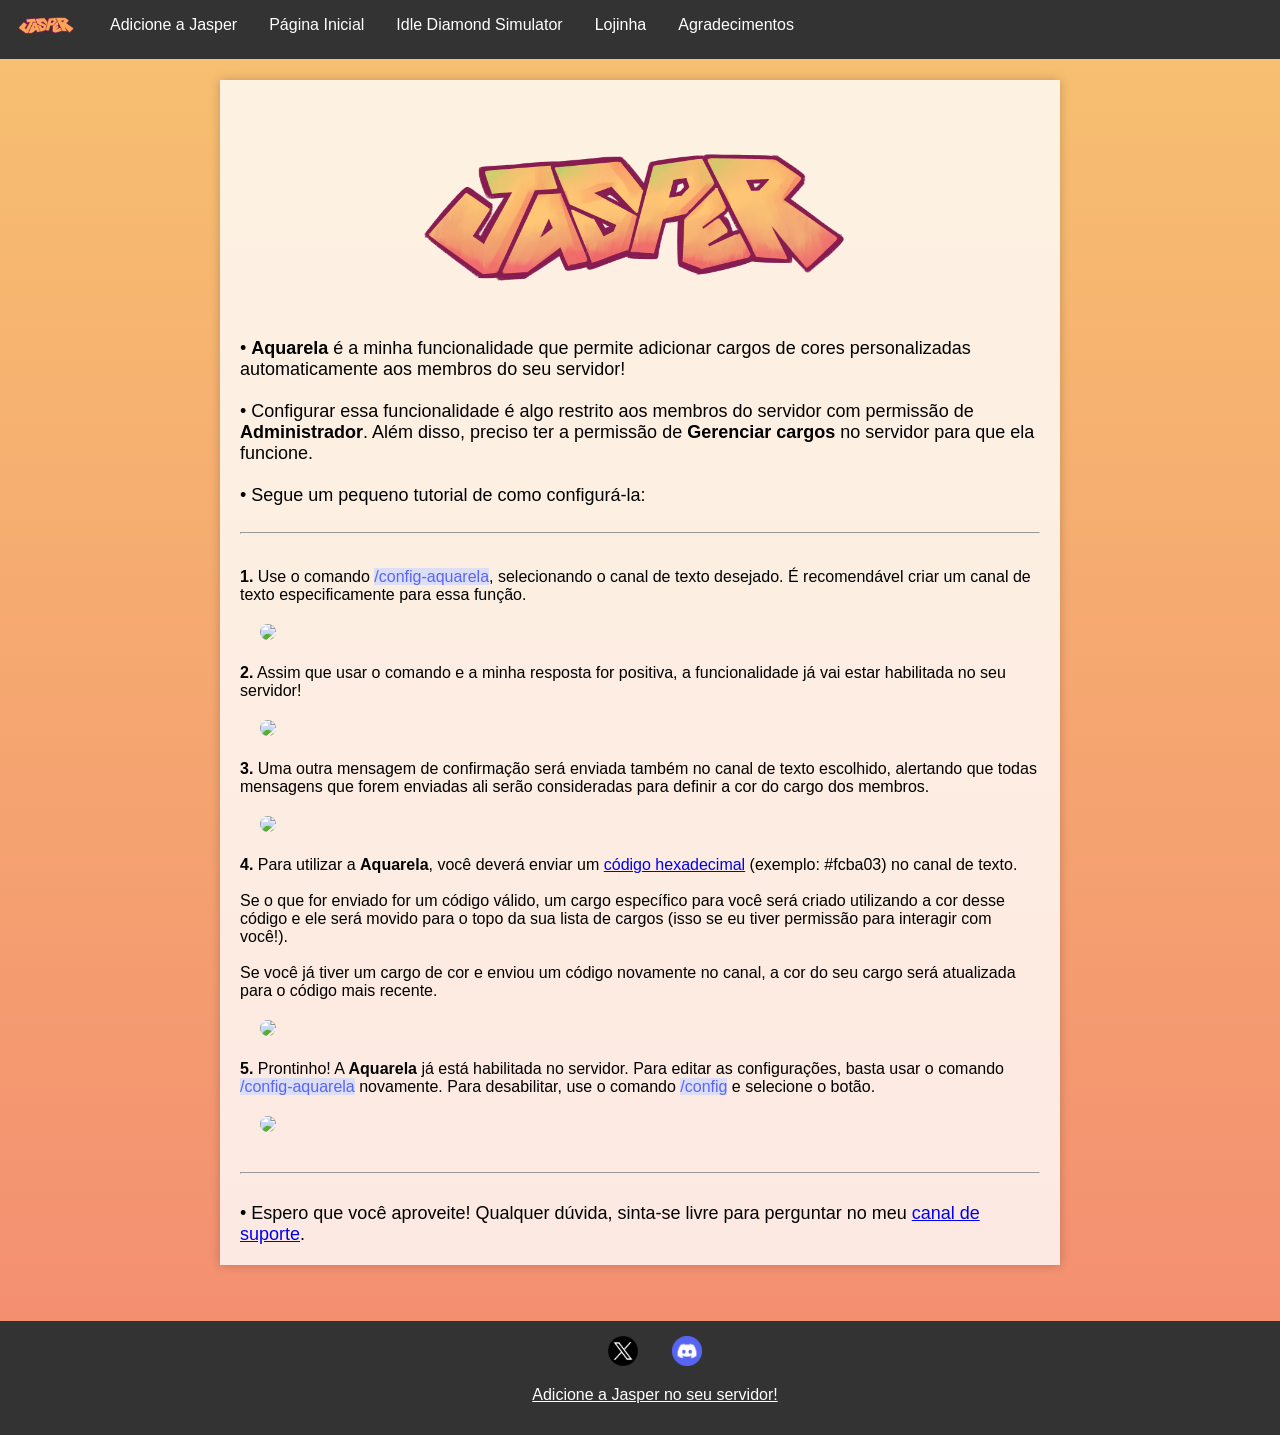
==== aquarela.html @ 820403e3 "Add files via upload" ====
<!DOCTYPE html>
<html lang="pt-BR">

<head>
    <meta charset="UTF-8">
    <meta name="viewport" content="width=device-width, initial-scale=1.0">
    <link rel="stylesheet" type="text/css" href="./public/css/index.css" media="screen" />
    <script src="./public/js/index.js"></script>
    <link rel="icon" type="image/x-icon" href="./public/assets/images/jasper_icon.png">

    <title>Aquarela - JasperBot Website</title>
</head>

<script src="https://code.jquery.com/jquery-3.3.1.js" integrity="sha256-2Kok7MbOyxpgUVvAk/HJ2jigOSYS2auK4Pfzbm7uH60="
    crossorigin="anonymous">
    </script>

<script>
    $(function () {
        $("#header").load("./public/header.html");
        $("#footer").load("./public/footer.html");
    });
</script>

<body>
    <div id="header"></div>

    <div class="container">
        <img src="./public/assets/images/logo_bold2.png" alt="Jasper Bold Logo" class="logo">

        <div class="subtitle">
            • <b>Aquarela</b> é a minha funcionalidade que permite adicionar cargos de cores personalizadas
            automaticamente aos membros do seu servidor!
            <br><br>
            • Configurar essa funcionalidade é algo restrito aos membros do servidor com permissão de
            <b>Administrador</b>. Além disso, preciso ter a permissão de <b>Gerenciar cargos</b> no servidor para que
            ela funcione.
            <br><br>
            • Segue um pequeno tutorial de como configurá-la:
        </div>
        <br>
        <hr>
        <p>
            <br>
            <b>1.</b> Use o comando <span class="command">/config-aquarela</span>, selecionando o canal de texto
            desejado. É recomendável criar um canal de texto especificamente para essa função.
            <br>
            <img class="message" src="./public/assets/images/aquarela_1.png">
            <br>
            <b>2.</b> Assim que usar o comando e a minha resposta for positiva, a funcionalidade já vai estar habilitada
            no
            seu servidor!
            <br>
            <img class="message" src="./public/assets/images/aquarela_2.png">
            <br>
            <b>3.</b> Uma outra mensagem de confirmação será enviada também no canal de texto escolhido, alertando que
            todas mensagens que forem enviadas ali serão consideradas para definir a cor do cargo dos membros.
            <br>
            <img class="message" src="./public/assets/images/aquarela_3.png">
            <br>
            <b>4.</b> Para utilizar a <b>Aquarela</b>, você deverá enviar um <a href="https://g.co/kgs/k8xMc1V">código
                hexadecimal</a> (exemplo: #fcba03) no canal de texto.
            <br><br>
            Se o que for enviado for um código válido, um cargo específico para você será criado utilizando a cor desse
            código e ele será movido para o topo da sua lista de cargos (isso se eu tiver permissão para interagir com
            você!).
            <br><br>
            Se você já tiver um cargo de cor e enviou um código novamente no canal, a cor do seu cargo será
            atualizada para o código mais recente.
            <br>
            <img class="message" src="./public/assets/images/aquarela_4.gif">
            <br>
            <b>5.</b> Prontinho! A <b>Aquarela</b> já está habilitada no servidor. Para editar as configurações, basta
            usar o comando <span class="command">/config-aquarela</span> novamente. Para desabilitar, use o comando
            <span class="command">/config</span> e selecione o botão.
            <br>
            <img class="message" src="./public/assets/images/aquarela_5.png">
        </p>
        <hr>
        <div class="subtitle">
            <br>
            • Espero que você aproveite! Qualquer dúvida, sinta-se livre para perguntar no meu <a
                href="https://discord.gg/VpsV5t4KWz">canal de suporte</a>.
        </div>
    </div>

    <div id="footer" style="margin-top: 140px;"></div>
</body>

</html>
---- public/css/index.css ----
body {
    margin: 0;
    padding: 0;
    font-family: Arial, sans-serif;
    background-image: linear-gradient(rgb(247, 193, 112), rgb(243, 139, 113));
    background-position: center;
    background-repeat: repeat;
    background-size: cover;
    position: relative;
    display: flex;
    flex-direction: column;
    min-height: 100vh;
}

.navbar {
    background-color: #333;
    overflow: hidden;
    position: fixed;
    top: 0;
    width: 100%;
}

.navbar a {
    float: left;
    display: block;
    color: white;
    text-align: center;
    padding: 16px;
    text-decoration: none;
}

.navbar img {
    width: 5%;
    height: 5%;
    padding: 0px 15px;
    margin-top: 10px;
    float: left;
}

.navbar a:hover {
    background-color: #ddd;
    color: black;
}

.container {
    max-width: 800px;
    margin: 30px auto;
    margin-top: 80px;
    padding: 20px;
    background-color: rgba(255, 255, 255, 0.8);
    box-shadow: 0 0 10px rgba(0, 0, 0, 0.2);
    flex: 1;
}

.logo {
    display: block;
    margin: 0 auto 20px;
    width: 60%;
    height: 60%;
}

.command {
    color: #5c65f2;
    background-color: #dbdef4;
    border-radius: 5;
    margin: auto;
}

.command:hover {
    color: white;
    background-color: #5865f2;
}

.injector {
    color: #e12a5c;
}

.warp {
    color: #526191;
}

.building {
    color: #8fbba2;
}

.emoji {
    width: 20px;
    height: 20px;
    margin-right: 5px;
}

.message {
    align-self: center;
    border-radius: 30px;
    padding: 20px;
}

.subtitle {
    font-size: large;
}

.item-container {
    display: flex;
    flex-wrap: wrap;
    justify-content: center;
    margin-bottom: 150px;
}

.item {
    flex: 0 0 calc(30% - 20px);
    margin: 10px;
    padding: 10px;
    border: 1px solid #ddd;
    background-color: rgba(255, 255, 255, 0.8);
    box-shadow: 0 0 10px rgba(0, 0, 0, 0.2);
}

.item:hover {
    background-color: rgba(230, 230, 230, 0.8);
}

.footer {
    background-color: #333;
    color: white;
    padding: 15px;
    text-align: center;
    width: 100%;
    position: absolute;
    bottom: 0;
}

.footer a {
    color: white;
}

.social {
    width: 30px;
    height: 30px;
    padding: 0px 15px;
}

.button-container {
    margin-top: 10px;
    text-align: center;
}

.button {
    margin: 10px;
    padding: 10px;
    border: 1px solid #ddd;
    border-radius: 10px;
    background-color: #5865f2;
    box-shadow: 0 0 10px rgba(0, 0, 0, 0.2);
    color: white;
    text-align: center;
}

.button:hover {
    background-color: #4752c4;
}

.timestamp {
    background-color: rgba(0, 0, 0, 0.15)
}

.command-table {
    border-collapse: collapse;
    width: 100%;
    margin-top: 20px;
    text-align: left;
    padding: 10px;
}

.command-table tr {
    border-bottom: 1px solid #dbdef4;
    text-align: left;
}

.command-table tr:last-child {
    border-bottom: none;
}

.command-table td {
    padding: 15px;
}
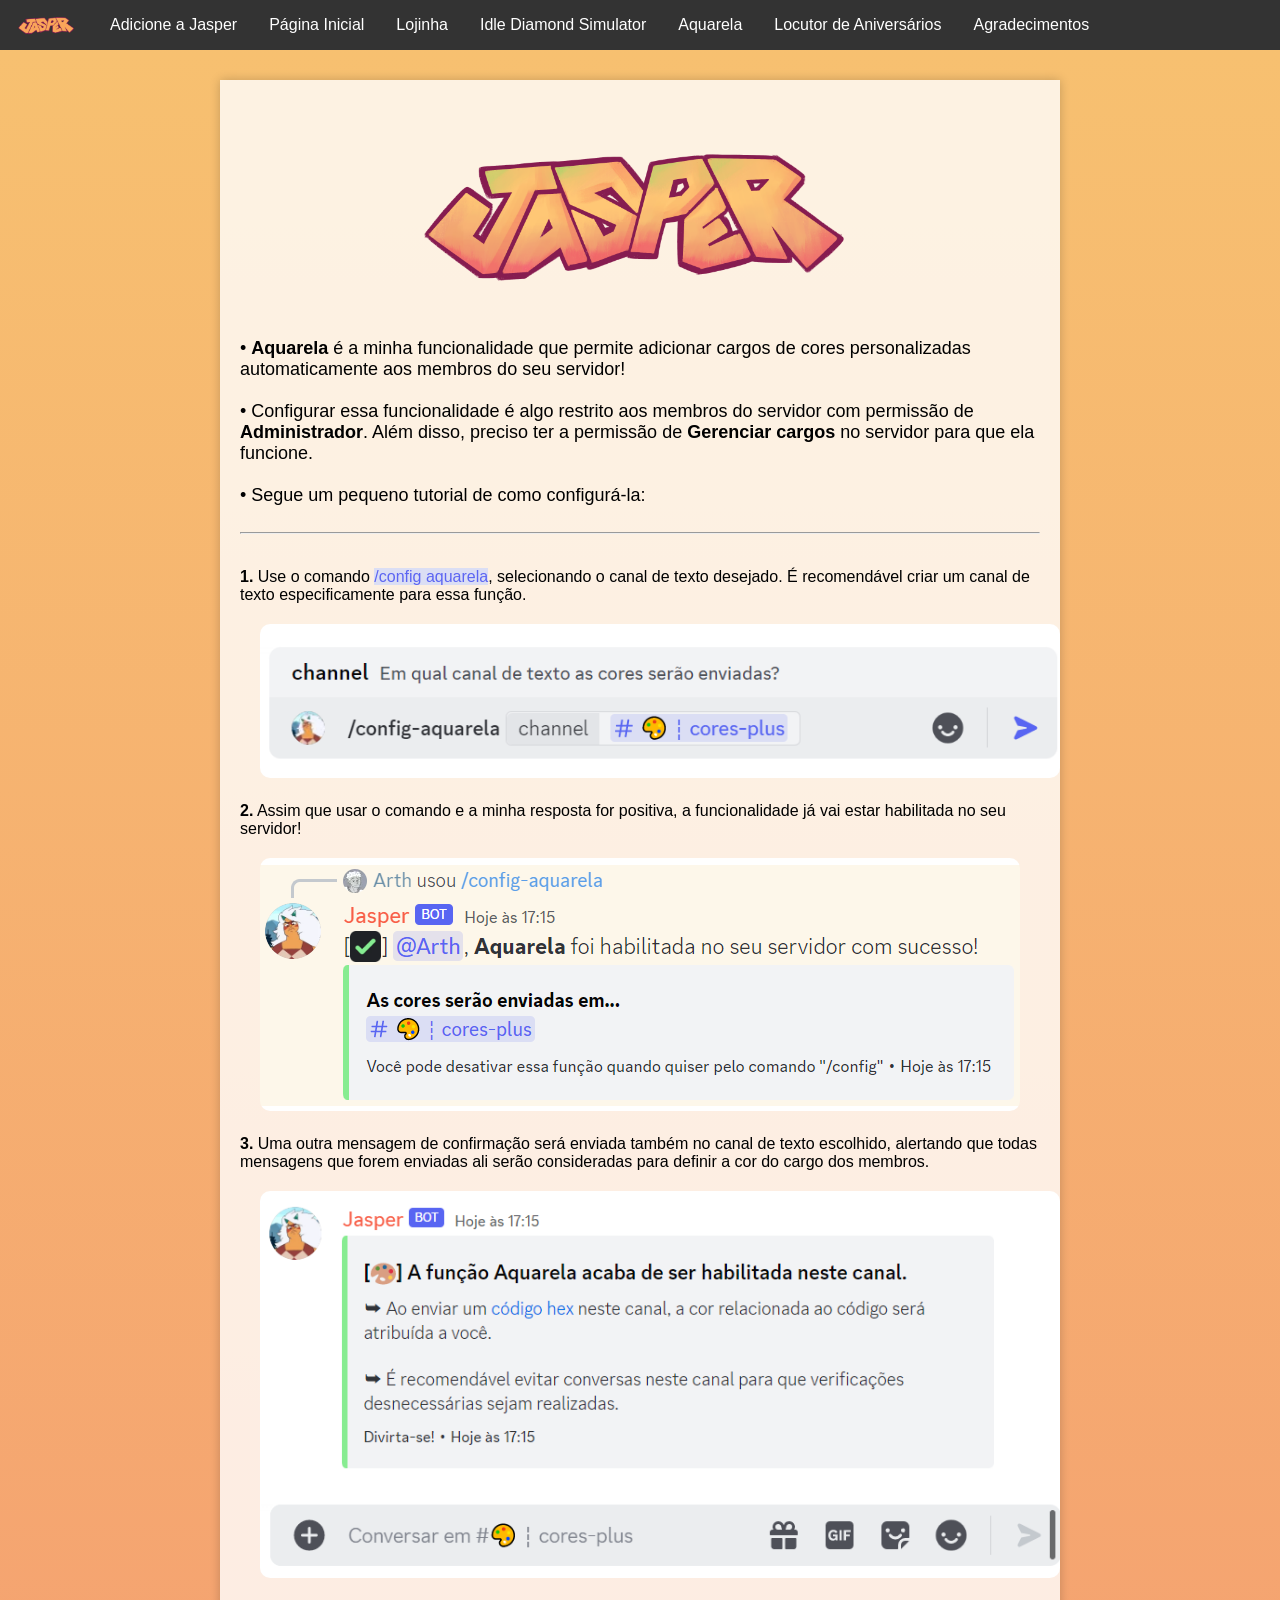
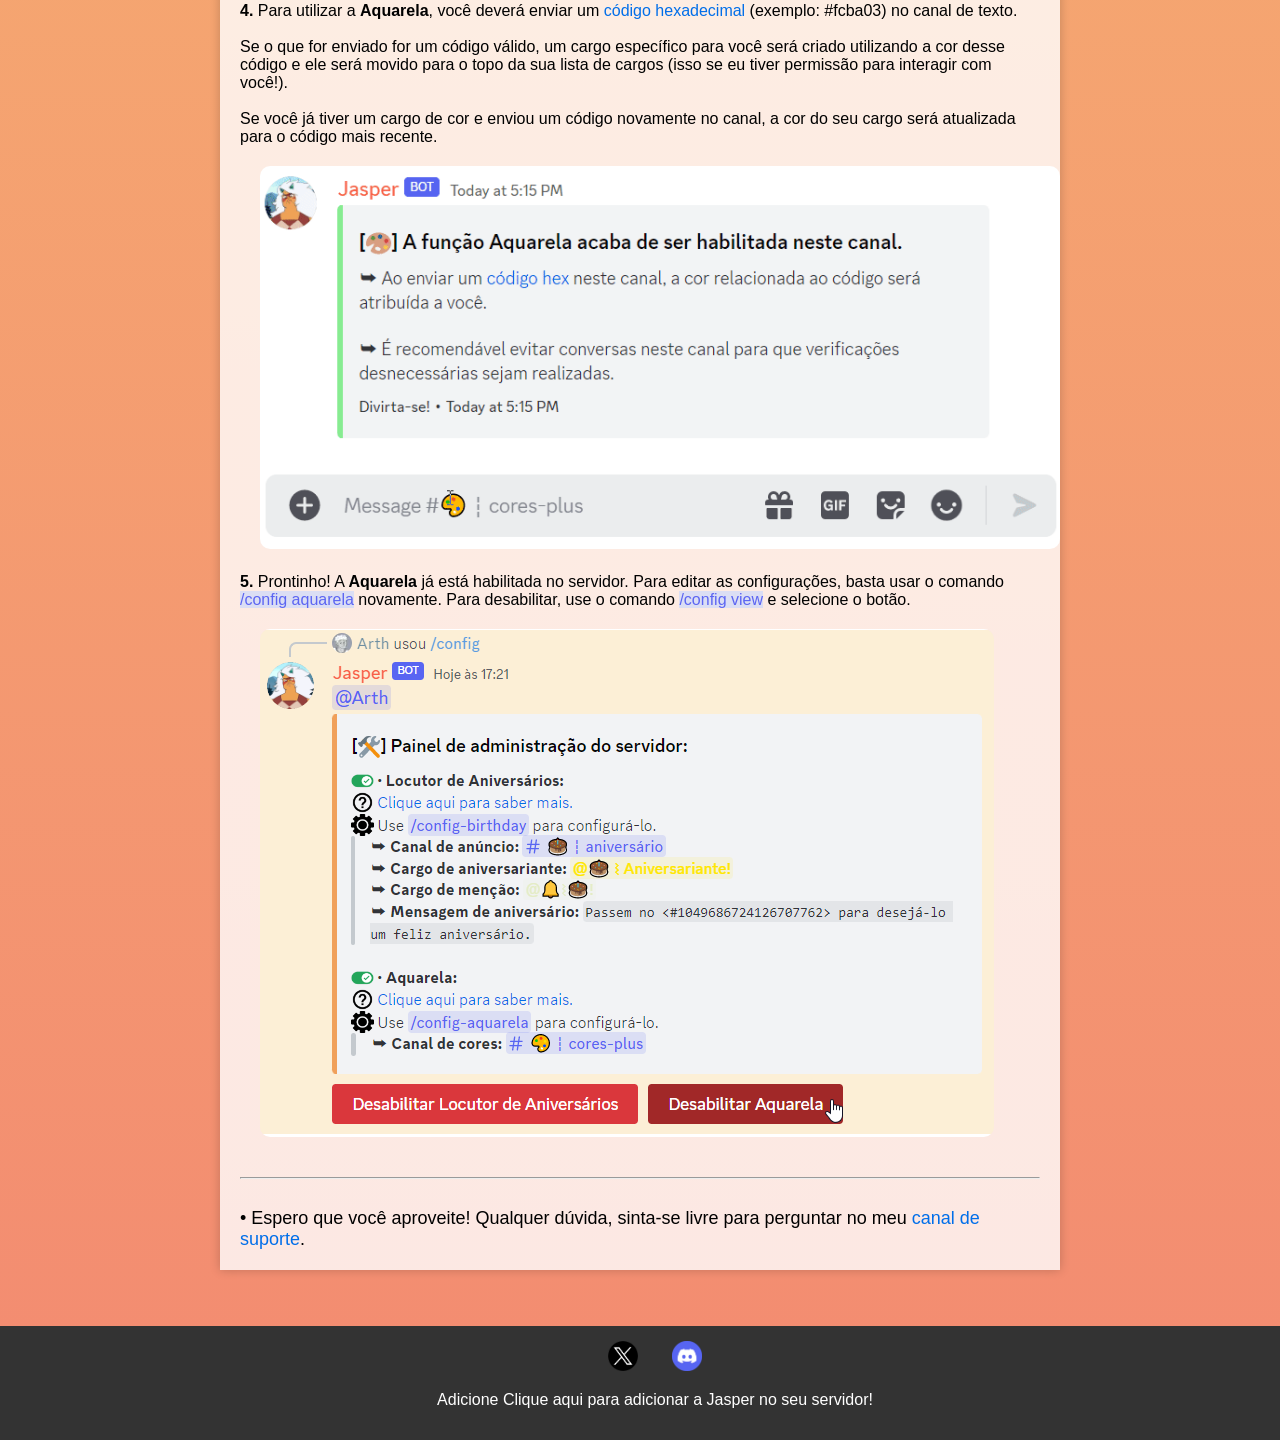
==== commit aa132fb7: "Update aquarela.html" ====
--- a/aquarela.html
+++ b/aquarela.html
@@ -42,7 +42,7 @@
         <hr>
         <p>
             <br>
-            <b>1.</b> Use o comando <span class="command">/config-aquarela</span>, selecionando o canal de texto
+            <b>1.</b> Use o comando <span class="command">/config aquarela</span>, selecionando o canal de texto
             desejado. É recomendável criar um canal de texto especificamente para essa função.
             <br>
             <img class="message" src="./public/assets/images/aquarela_1.png">
@@ -71,8 +71,8 @@
             <img class="message" src="./public/assets/images/aquarela_4.gif">
             <br>
             <b>5.</b> Prontinho! A <b>Aquarela</b> já está habilitada no servidor. Para editar as configurações, basta
-            usar o comando <span class="command">/config-aquarela</span> novamente. Para desabilitar, use o comando
-            <span class="command">/config</span> e selecione o botão.
+            usar o comando <span class="command">/config aquarela</span> novamente. Para desabilitar, use o comando
+            <span class="command">/config view</span> e selecione o botão.
             <br>
             <img class="message" src="./public/assets/images/aquarela_5.png">
         </p>
@@ -87,4 +87,4 @@
     <div id="footer" style="margin-top: 140px;"></div>
 </body>
 
-</html>+</html>
--- a/public/css/index.css
+++ b/public/css/index.css
@@ -1,7 +1,9 @@
+@import url('https://fonts.cdnfonts.com/css/gg-sans-2');
+
 body {
     margin: 0;
     padding: 0;
-    font-family: Arial, sans-serif;
+    font-family: 'gg sans Normal', sans-serif;
     background-image: linear-gradient(rgb(247, 193, 112), rgb(243, 139, 113));
     background-position: center;
     background-repeat: repeat;
@@ -9,7 +11,19 @@
     position: relative;
     display: flex;
     flex-direction: column;
-    min-height: 100vh;
+    min-height: 110vh;
+}
+
+body a {
+    text-decoration: none;
+    color: rgb(0, 110, 233)
+}
+
+.logo {
+    display: block;
+    margin: 0 auto 20px;
+    width: 60%;
+    height: 60%;
 }
 
 .navbar {
@@ -26,6 +40,7 @@
     color: white;
     text-align: center;
     padding: 16px;
+    height: 5%;
     text-decoration: none;
 }
 
@@ -34,6 +49,7 @@
     height: 5%;
     padding: 0px 15px;
     margin-top: 10px;
+    margin-bottom: 0;
     float: left;
 }
 
@@ -52,11 +68,8 @@
     flex: 1;
 }
 
-.logo {
-    display: block;
-    margin: 0 auto 20px;
-    width: 60%;
-    height: 60%;
+.container img {
+    text-align: center;
 }
 
 .command {
@@ -93,6 +106,7 @@
     align-self: center;
     border-radius: 30px;
     padding: 20px;
+    max-width: 100%;
 }
 
 .subtitle {
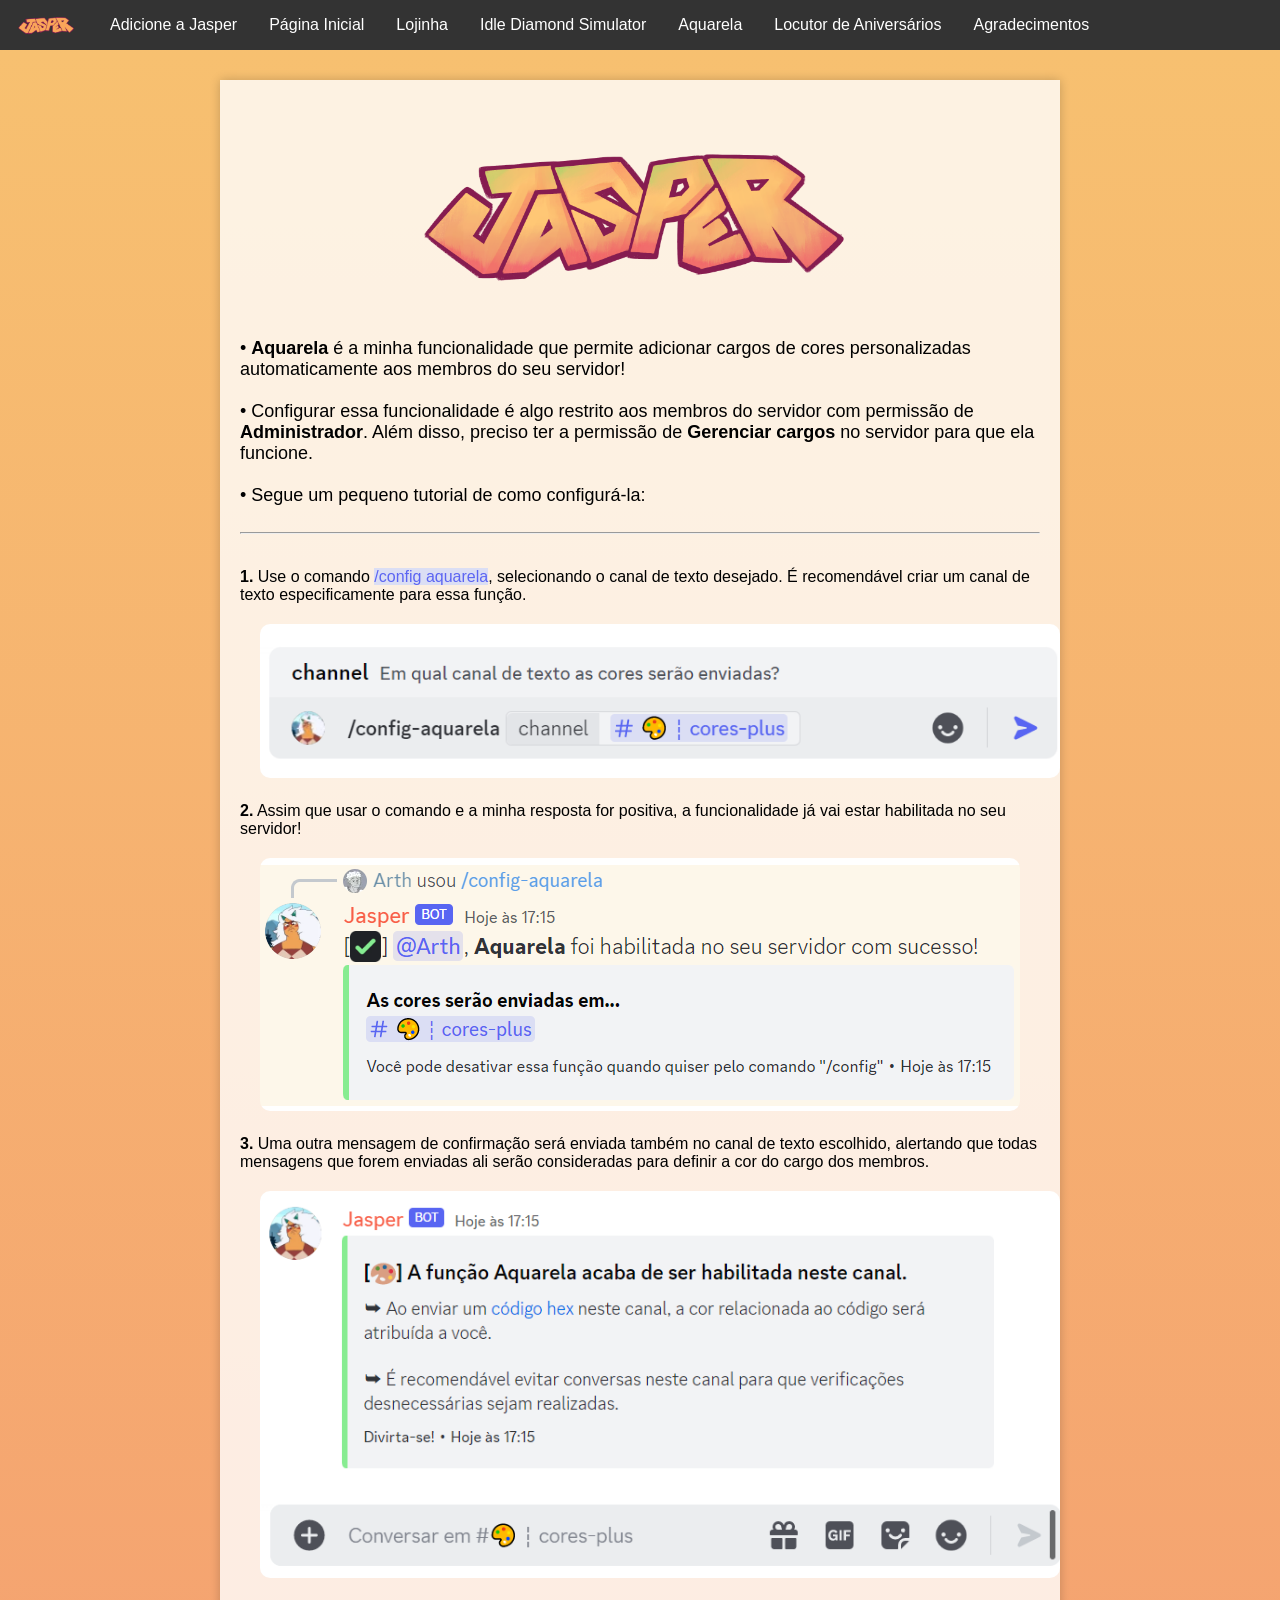
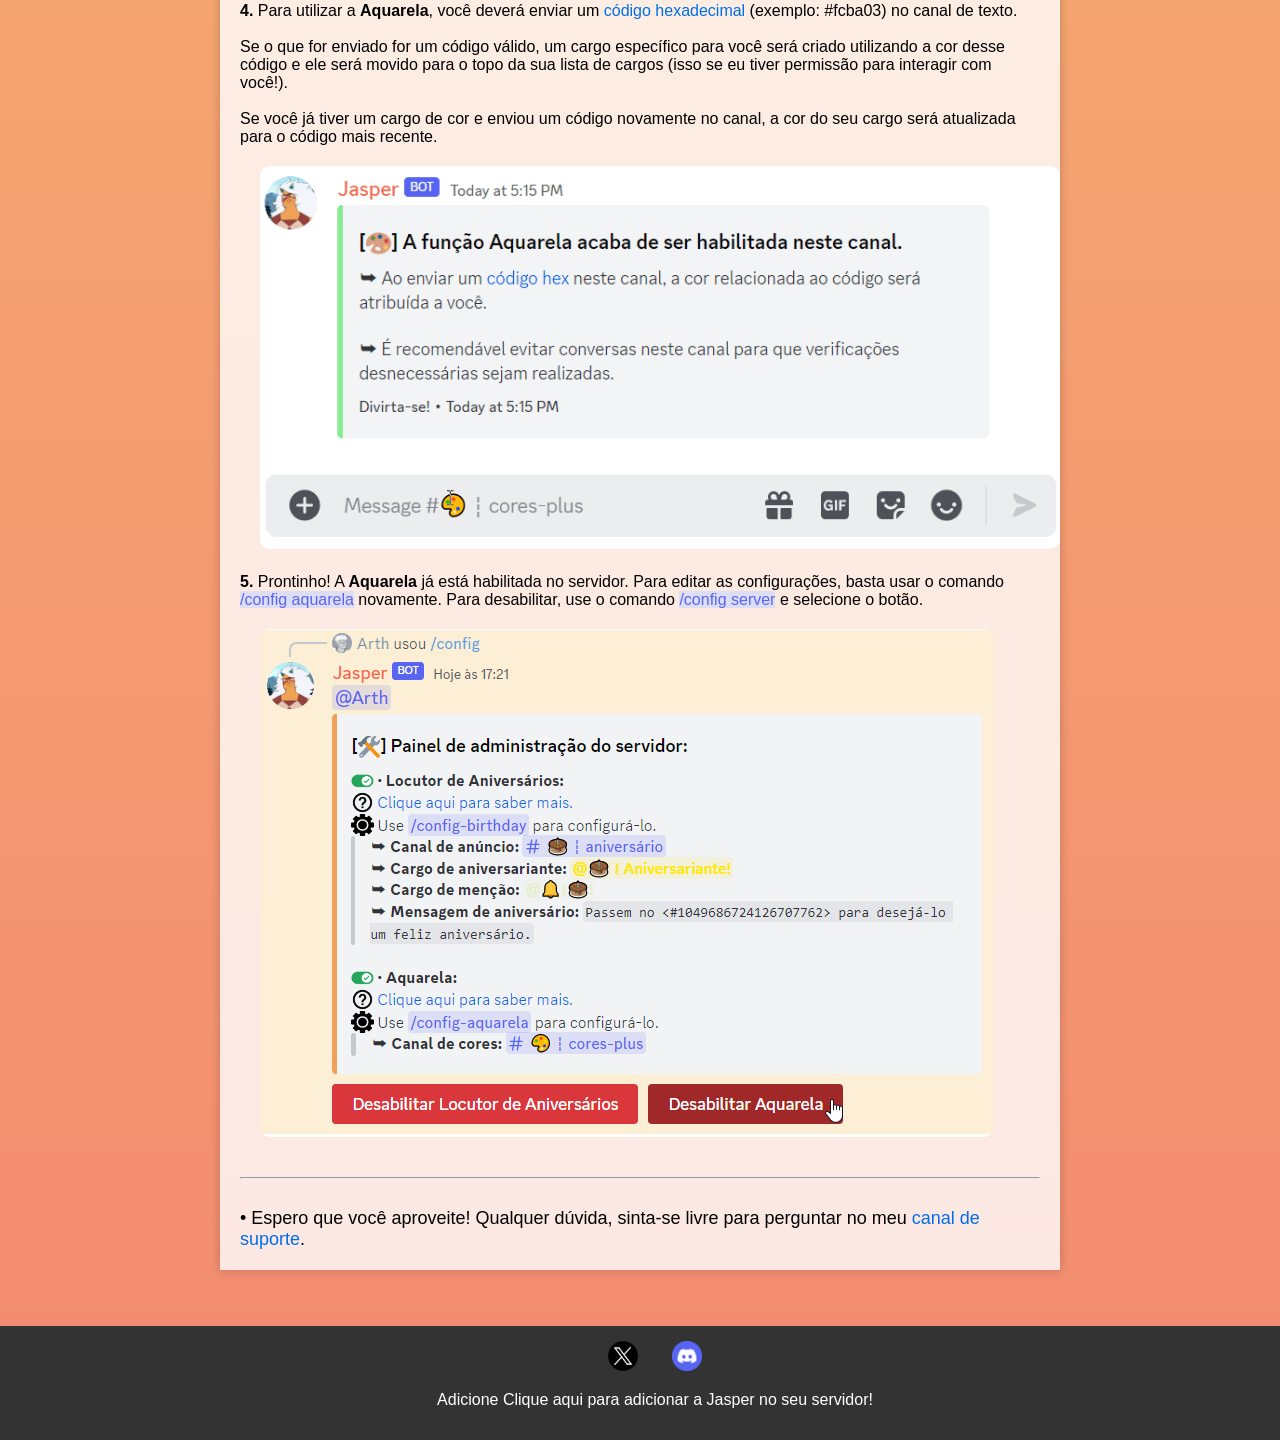
==== commit e9bea7c4: "Update aquarela.html" ====
--- a/aquarela.html
+++ b/aquarela.html
@@ -72,7 +72,7 @@
             <br>
             <b>5.</b> Prontinho! A <b>Aquarela</b> já está habilitada no servidor. Para editar as configurações, basta
             usar o comando <span class="command">/config aquarela</span> novamente. Para desabilitar, use o comando
-            <span class="command">/config view</span> e selecione o botão.
+            <span class="command">/config server</span> e selecione o botão.
             <br>
             <img class="message" src="./public/assets/images/aquarela_5.png">
         </p>
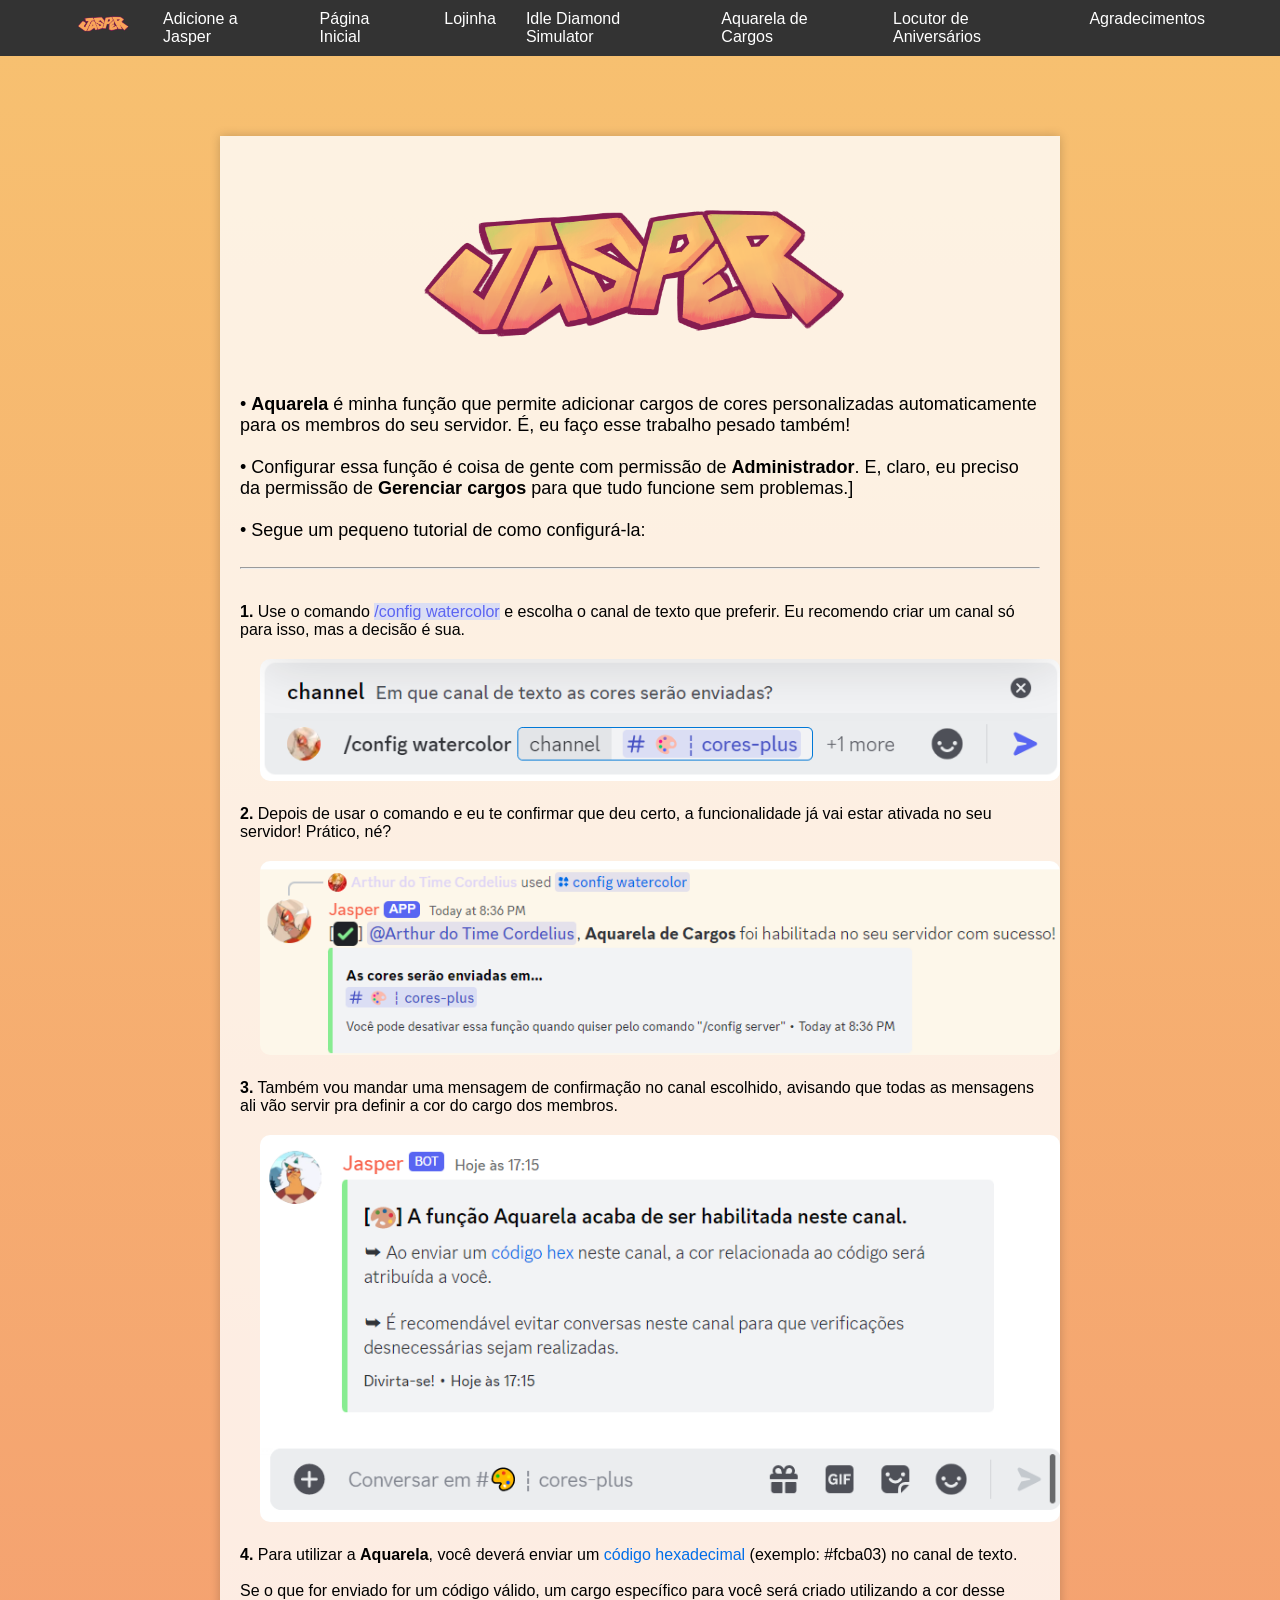
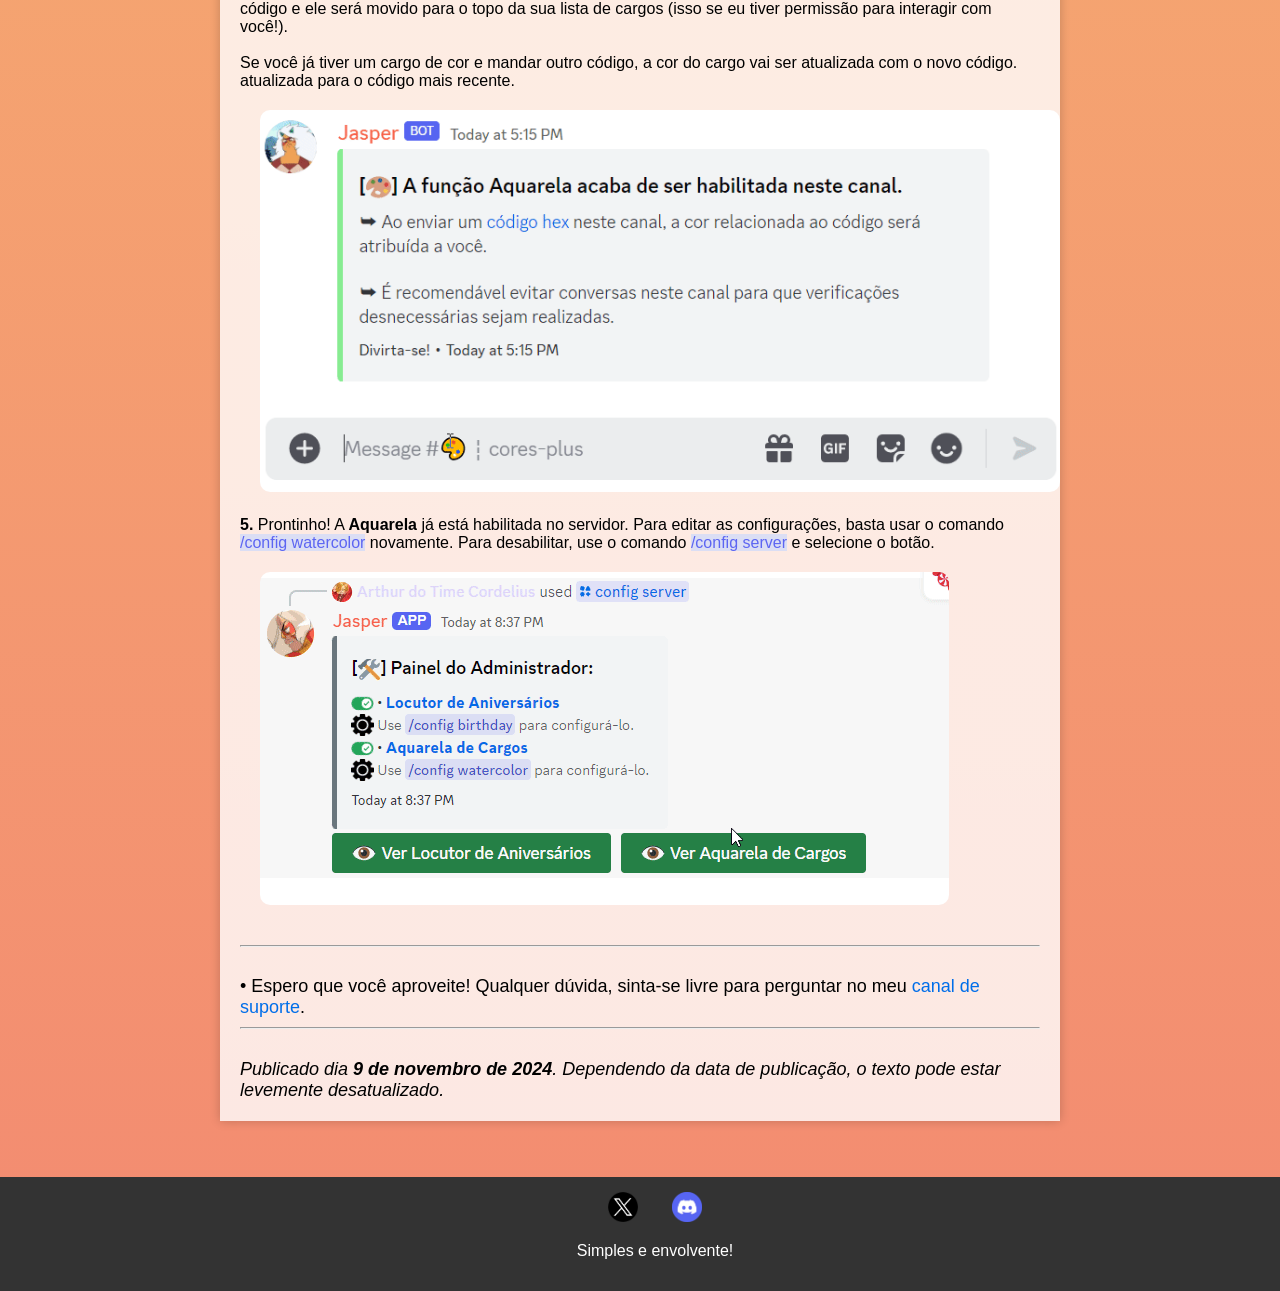
==== commit 59535ab8: "Update 10/11/24" ====
--- a/aquarela.html
+++ b/aquarela.html
@@ -8,7 +8,7 @@
     <script src="./public/js/index.js"></script>
     <link rel="icon" type="image/x-icon" href="./public/assets/images/jasper_icon.png">
 
-    <title>Aquarela - JasperBot Website</title>
+    <title>Aquarela de Cargos • Jasper Bot Website</title>
 </head>
 
 <script src="https://code.jquery.com/jquery-3.3.1.js" integrity="sha256-2Kok7MbOyxpgUVvAk/HJ2jigOSYS2auK4Pfzbm7uH60="
@@ -29,12 +29,12 @@
         <img src="./public/assets/images/logo_bold2.png" alt="Jasper Bold Logo" class="logo">
 
         <div class="subtitle">
-            • <b>Aquarela</b> é a minha funcionalidade que permite adicionar cargos de cores personalizadas
-            automaticamente aos membros do seu servidor!
+            • <b>Aquarela</b> é minha função que permite adicionar cargos de cores personalizadas automaticamente para
+            os membros do seu
+            servidor. É, eu faço esse trabalho pesado também!
             <br><br>
-            • Configurar essa funcionalidade é algo restrito aos membros do servidor com permissão de
-            <b>Administrador</b>. Além disso, preciso ter a permissão de <b>Gerenciar cargos</b> no servidor para que
-            ela funcione.
+            • Configurar essa função é coisa de gente com permissão de <b>Administrador</b>. E, claro, eu preciso da
+            permissão de <b>Gerenciar cargos</b> para que tudo funcione sem problemas.]
             <br><br>
             • Segue um pequeno tutorial de como configurá-la:
         </div>
@@ -42,19 +42,18 @@
         <hr>
         <p>
             <br>
-            <b>1.</b> Use o comando <span class="command">/config aquarela</span>, selecionando o canal de texto
-            desejado. É recomendável criar um canal de texto especificamente para essa função.
+            <b>1.</b> Use o comando <span class="command">/config watercolor</span> e escolha o canal de texto que
+            preferir. Eu recomendo criar um canal só para isso, mas a decisão é sua.
             <br>
             <img class="message" src="./public/assets/images/aquarela_1.png">
             <br>
-            <b>2.</b> Assim que usar o comando e a minha resposta for positiva, a funcionalidade já vai estar habilitada
-            no
-            seu servidor!
+            <b>2.</b> Depois de usar o comando e eu te confirmar que deu certo, a funcionalidade já vai estar ativada no
+            seu servidor! Prático, né?
             <br>
             <img class="message" src="./public/assets/images/aquarela_2.png">
             <br>
-            <b>3.</b> Uma outra mensagem de confirmação será enviada também no canal de texto escolhido, alertando que
-            todas mensagens que forem enviadas ali serão consideradas para definir a cor do cargo dos membros.
+            <b>3.</b> Também vou mandar uma mensagem de confirmação no canal escolhido, avisando que todas as mensagens
+            ali vão servir pra definir a cor do cargo dos membros.
             <br>
             <img class="message" src="./public/assets/images/aquarela_3.png">
             <br>
@@ -65,26 +64,30 @@
             código e ele será movido para o topo da sua lista de cargos (isso se eu tiver permissão para interagir com
             você!).
             <br><br>
-            Se você já tiver um cargo de cor e enviou um código novamente no canal, a cor do seu cargo será
+            Se você já tiver um cargo de cor e mandar outro código, a cor do cargo vai ser atualizada com o novo código.
             atualizada para o código mais recente.
             <br>
             <img class="message" src="./public/assets/images/aquarela_4.gif">
             <br>
             <b>5.</b> Prontinho! A <b>Aquarela</b> já está habilitada no servidor. Para editar as configurações, basta
-            usar o comando <span class="command">/config aquarela</span> novamente. Para desabilitar, use o comando
+            usar o comando <span class="command">/config watercolor</span> novamente. Para desabilitar, use o comando
             <span class="command">/config server</span> e selecione o botão.
             <br>
-            <img class="message" src="./public/assets/images/aquarela_5.png">
+            <img class="message" src="./public/assets/images/aquarela_5.gif">
         </p>
         <hr>
         <div class="subtitle">
             <br>
             • Espero que você aproveite! Qualquer dúvida, sinta-se livre para perguntar no meu <a
                 href="https://discord.gg/VpsV5t4KWz">canal de suporte</a>.
+            <hr>
+            <br>
+            <i>Publicado dia <b>9 de novembro de 2024</b>. Dependendo da data de publicação, o texto pode estar
+                levemente desatualizado.</i>
         </div>
     </div>
 
     <div id="footer" style="margin-top: 140px;"></div>
 </body>
 
-</html>
+</html>
--- a/public/css/index.css
+++ b/public/css/index.css
@@ -1,5 +1,7 @@
+/* Importação da fonte */
 @import url('https://fonts.cdnfonts.com/css/gg-sans-2');
 
+/* Estilo do corpo da página */
 body {
     margin: 0;
     padding: 0;
@@ -14,11 +16,13 @@
     min-height: 110vh;
 }
 
+/* Estilo de links no corpo */
 body a {
     text-decoration: none;
-    color: rgb(0, 110, 233)
-}
-
+    color: rgb(0, 110, 233);
+}
+
+/* Estilo do logo */
 .logo {
     display: block;
     margin: 0 auto 20px;
@@ -26,6 +30,7 @@
     height: 60%;
 }
 
+/* Navbar fixa no topo */
 .navbar {
     background-color: #333;
     overflow: hidden;
@@ -44,6 +49,7 @@
     text-decoration: none;
 }
 
+/* Estilo do logo da navbar */
 .navbar img {
     width: 5%;
     height: 5%;
@@ -58,6 +64,104 @@
     color: black;
 }
 
+/* Estilo da nova navbar */
+.navbar-menu {
+    display: none;
+    background-color: #333;
+    padding-inline: 60px;
+}
+
+.navbar-menu img {
+    width: 5%;
+    height: 5%;
+    padding: 0px 15px;
+    margin-top: 10px;
+    margin-bottom: 0;
+    float: left;
+}
+
+.navbar-menu a {
+    color: #fff;
+    padding: 10px 15px;
+    text-decoration: none;
+}
+
+.navbar-menu a:hover {
+    background-color: #575757;
+}
+
+/* Estilo do menu */
+.menu-icon {
+    font-size: 30px;
+    cursor: pointer;
+    padding: 10px;
+    display: none;
+    position: fixed;
+    top: 10px;
+    left: 10px;
+    z-index: 1000;
+}
+
+.menu {
+    position: fixed;
+    top: 0;
+    left: -250px;
+    width: 250px;
+    height: 100%;
+    color: #333;
+    background-color: #333;
+    overflow: hidden;
+    transition: 0.3s;
+    padding-top: 60px;
+}
+
+.menu a {
+    padding: 10px 15px;
+    text-decoration: none;
+    font-size: 25px;
+    color: #818181;
+    display: block;
+    transition: 0.3s;
+}
+
+.menu a:hover {
+    color: #f1f1f1;
+}
+
+.menu.open {
+    left: 0;
+}
+
+.menu-icon.open {
+    left: 260px;
+    /* Posição quando o menu está aberto */
+}
+
+@media (max-width: 768px) {
+    .menu-icon {
+        display: inline-block;
+        /* Exibe o hambúrguer */
+    }
+
+    .navbar-menu {
+        display: none;
+        /* Esconde a navbar de desktop */
+    }
+}
+
+@media (min-width: 769px) {
+    .menu {
+        display: none;
+        /* Esconde o hambúrguer */
+    }
+
+    .navbar-menu {
+        display: flex;
+        /* Exibe a navbar de desktop */
+    }
+}
+
+/* Container principal */
 .container {
     max-width: 800px;
     margin: 30px auto;
@@ -72,6 +176,7 @@
     text-align: center;
 }
 
+/* Estilo dos comandos */
 .command {
     color: #5c65f2;
     background-color: #dbdef4;
@@ -84,6 +189,7 @@
     background-color: #5865f2;
 }
 
+/* Estilos diversos */
 .injector {
     color: #e12a5c;
 }
@@ -96,12 +202,14 @@
     color: #8fbba2;
 }
 
+/* Emojis */
 .emoji {
     width: 20px;
     height: 20px;
     margin-right: 5px;
 }
 
+/* Mensagens */
 .message {
     align-self: center;
     border-radius: 30px;
@@ -109,17 +217,73 @@
     max-width: 100%;
 }
 
+/* Subtítulo */
 .subtitle {
     font-size: large;
 }
 
+/* Container de itens com animação */
 .item-container {
     display: flex;
     flex-wrap: wrap;
     justify-content: center;
     margin-bottom: 150px;
-}
-
+    animation: fadein 0.5s;
+}
+
+/* Animação de fadein */
+@keyframes fadein {
+    from {
+        opacity: 0;
+    }
+
+    to {
+        opacity: 1;
+    }
+}
+
+/* Suporte para outros navegadores */
+@-moz-keyframes fadein {
+    from {
+        opacity: 0;
+    }
+
+    to {
+        opacity: 1;
+    }
+}
+
+@-webkit-keyframes fadein {
+    from {
+        opacity: 0;
+    }
+
+    to {
+        opacity: 1;
+    }
+}
+
+@-ms-keyframes fadein {
+    from {
+        opacity: 0;
+    }
+
+    to {
+        opacity: 1;
+    }
+}
+
+@-o-keyframes fadein {
+    from {
+        opacity: 0;
+    }
+
+    to {
+        opacity: 1;
+    }
+}
+
+/* Estilo de itens */
 .item {
     flex: 0 0 calc(30% - 20px);
     margin: 10px;
@@ -133,6 +297,7 @@
     background-color: rgba(230, 230, 230, 0.8);
 }
 
+/* Rodapé */
 .footer {
     background-color: #333;
     color: white;
@@ -147,36 +312,41 @@
     color: white;
 }
 
+/* Ícones sociais */
 .social {
     width: 30px;
     height: 30px;
     padding: 0px 15px;
 }
 
+/* Container de botões */
 .button-container {
     margin-top: 10px;
     text-align: center;
 }
 
+/* Botões */
 .button {
     margin: 10px;
-    padding: 10px;
+    padding: 12px;
     border: 1px solid #ddd;
-    border-radius: 10px;
+    border-radius: 5px;
     background-color: #5865f2;
-    box-shadow: 0 0 10px rgba(0, 0, 0, 0.2);
     color: white;
     text-align: center;
 }
 
 .button:hover {
     background-color: #4752c4;
-}
-
+    cursor: pointer;
+}
+
+/* Timestamp */
 .timestamp {
-    background-color: rgba(0, 0, 0, 0.15)
-}
-
+    background-color: rgba(0, 0, 0, 0.15);
+}
+
+/* Tabela de comandos */
 .command-table {
     border-collapse: collapse;
     width: 100%;
@@ -197,3 +367,29 @@
 .command-table td {
     padding: 15px;
 }
+
+/* Container de ordenação */
+.sort-container {
+    margin-top: 10px;
+    text-align: center;
+}
+
+.sort-container label {
+    margin-right: 10px;
+    font-weight: bold;
+}
+
+.sort-container select {
+    padding: 5px;
+    padding-right: 21%;
+    margin: 10px;
+    border-radius: 2px;
+    color: #949ba4;
+    border: 1px solid #ddd;
+    background-color: #1e1f22;
+    cursor: pointer;
+    font-size: large;
+}
+
+/* Responsividade */
+@media (max-width: 768px) {}
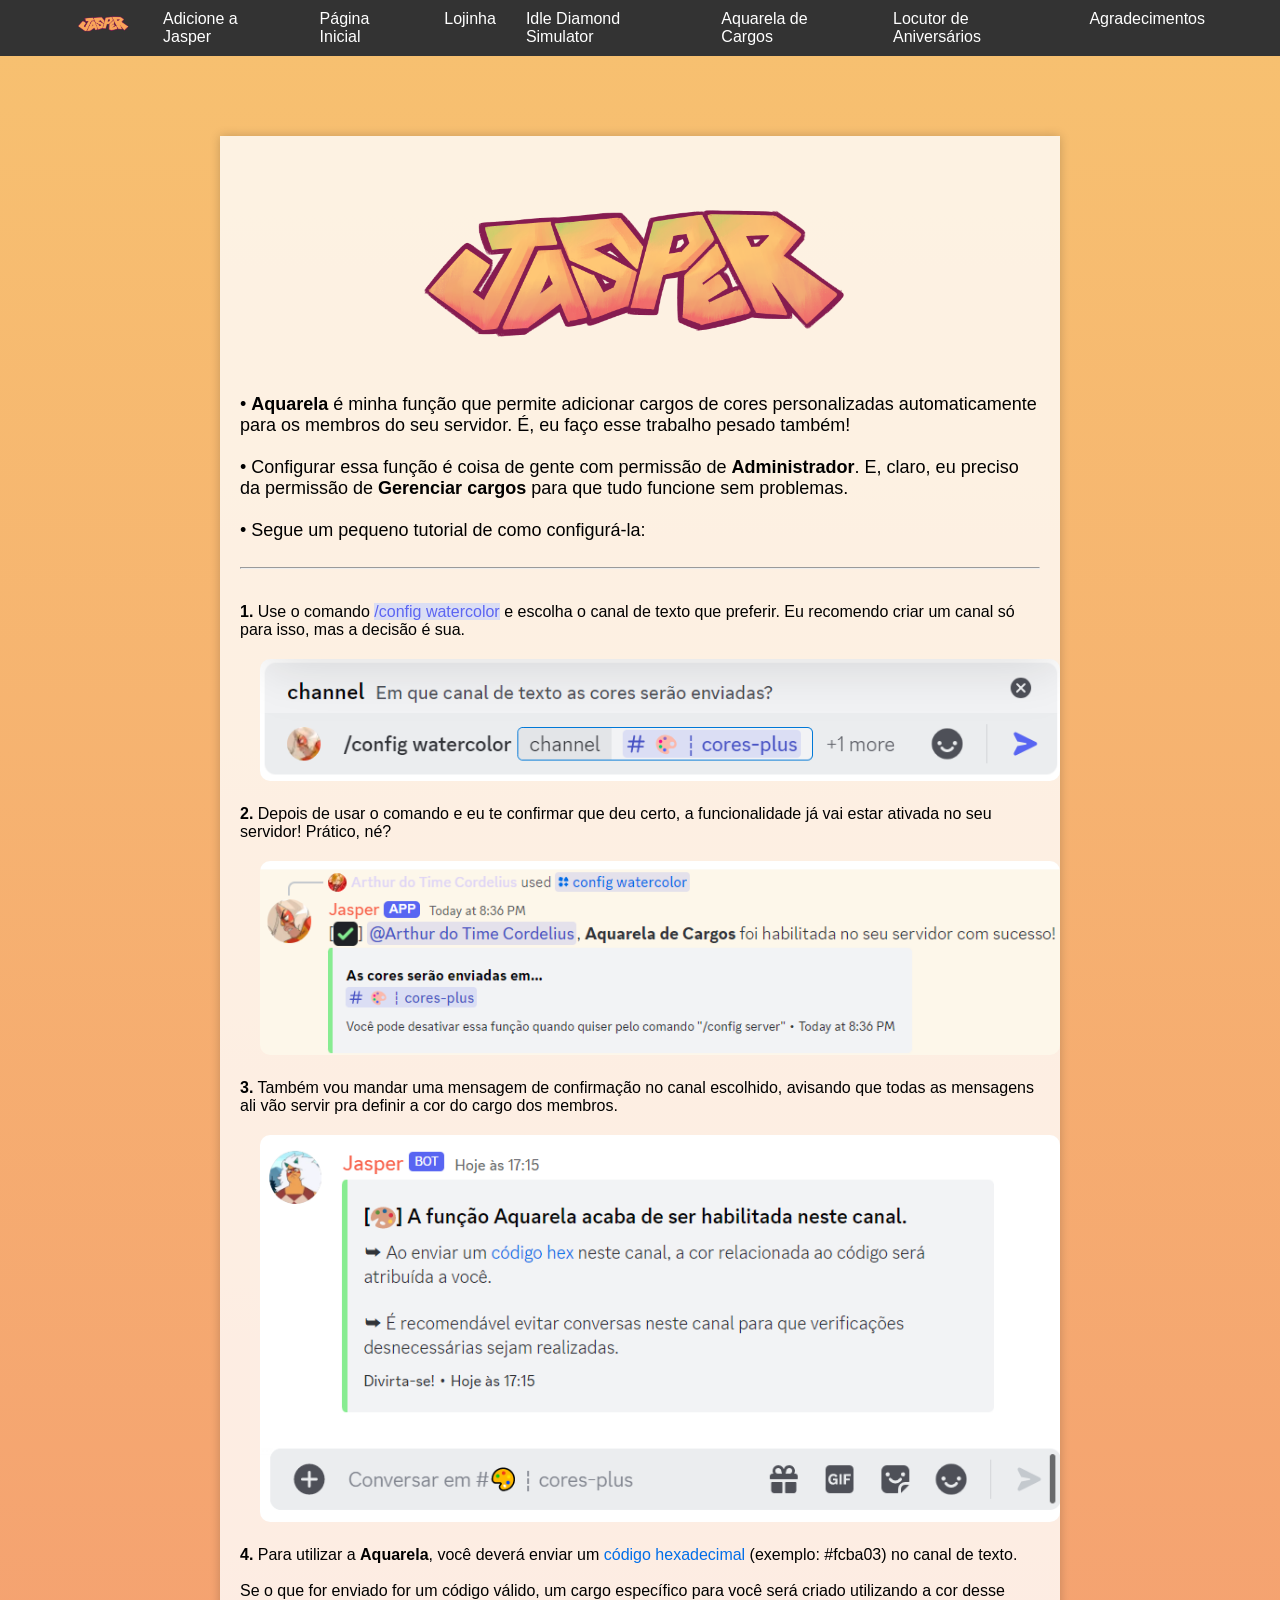
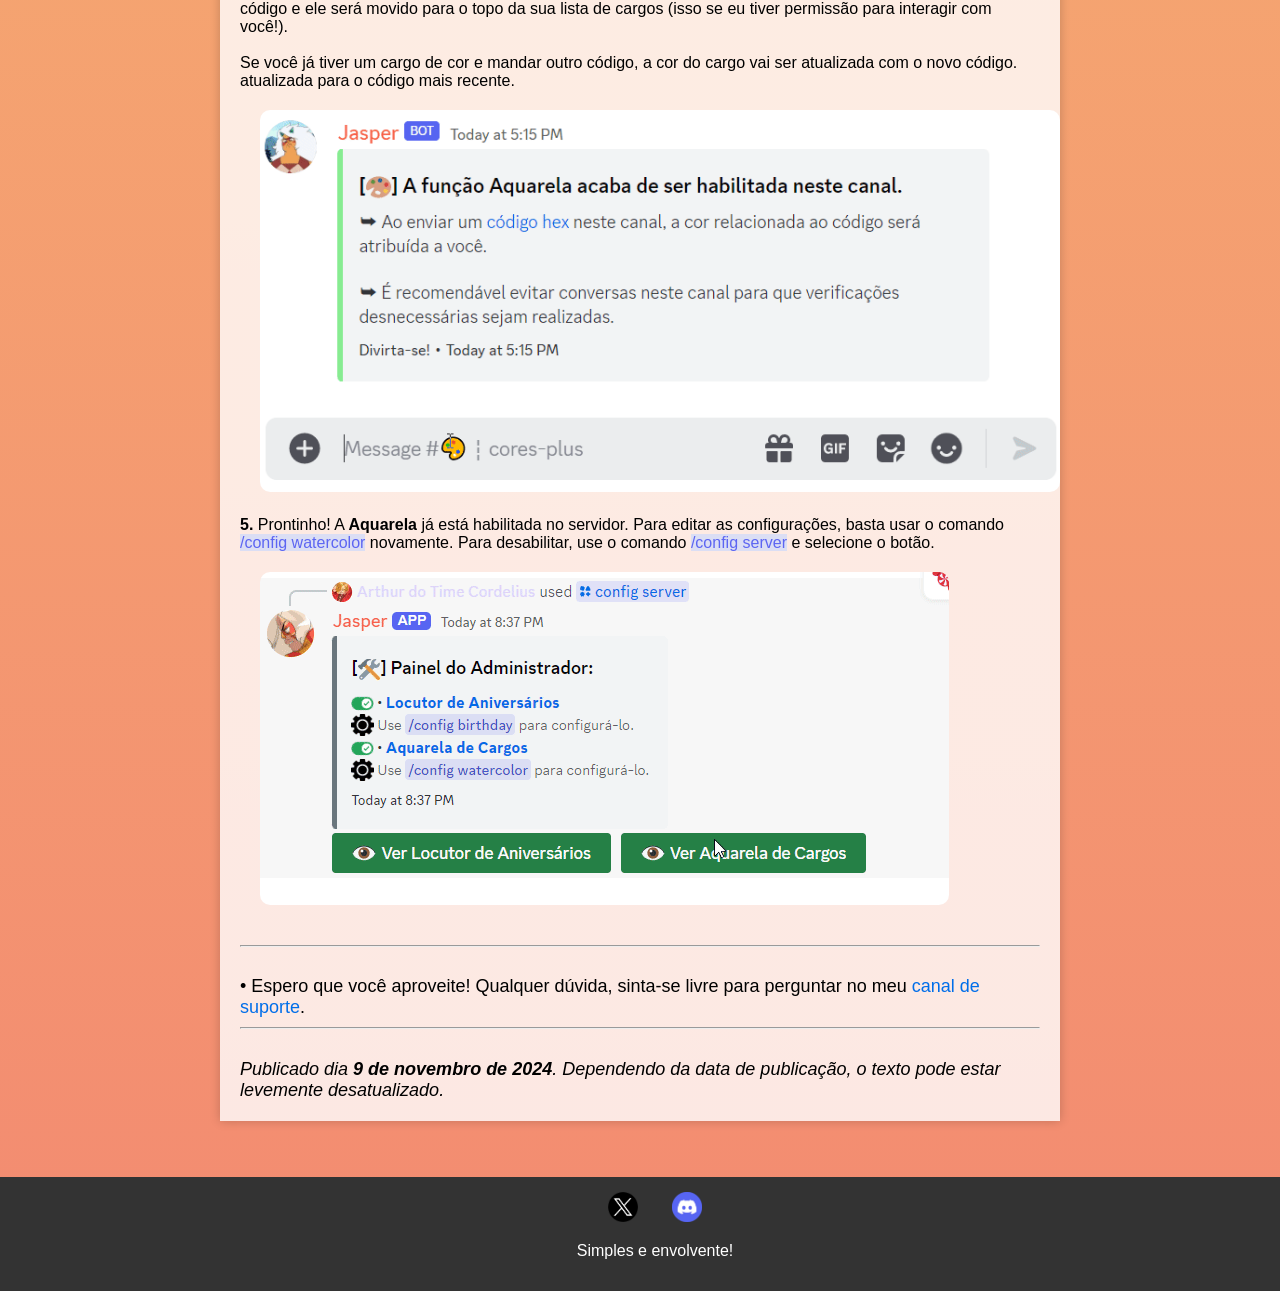
==== commit 9d79fd55: "Update 11/11/24" ====
--- a/aquarela.html
+++ b/aquarela.html
@@ -34,7 +34,7 @@
             servidor. É, eu faço esse trabalho pesado também!
             <br><br>
             • Configurar essa função é coisa de gente com permissão de <b>Administrador</b>. E, claro, eu preciso da
-            permissão de <b>Gerenciar cargos</b> para que tudo funcione sem problemas.]
+            permissão de <b>Gerenciar cargos</b> para que tudo funcione sem problemas.
             <br><br>
             • Segue um pequeno tutorial de como configurá-la:
         </div>
@@ -90,4 +90,4 @@
     <div id="footer" style="margin-top: 140px;"></div>
 </body>
 
-</html>+</html>
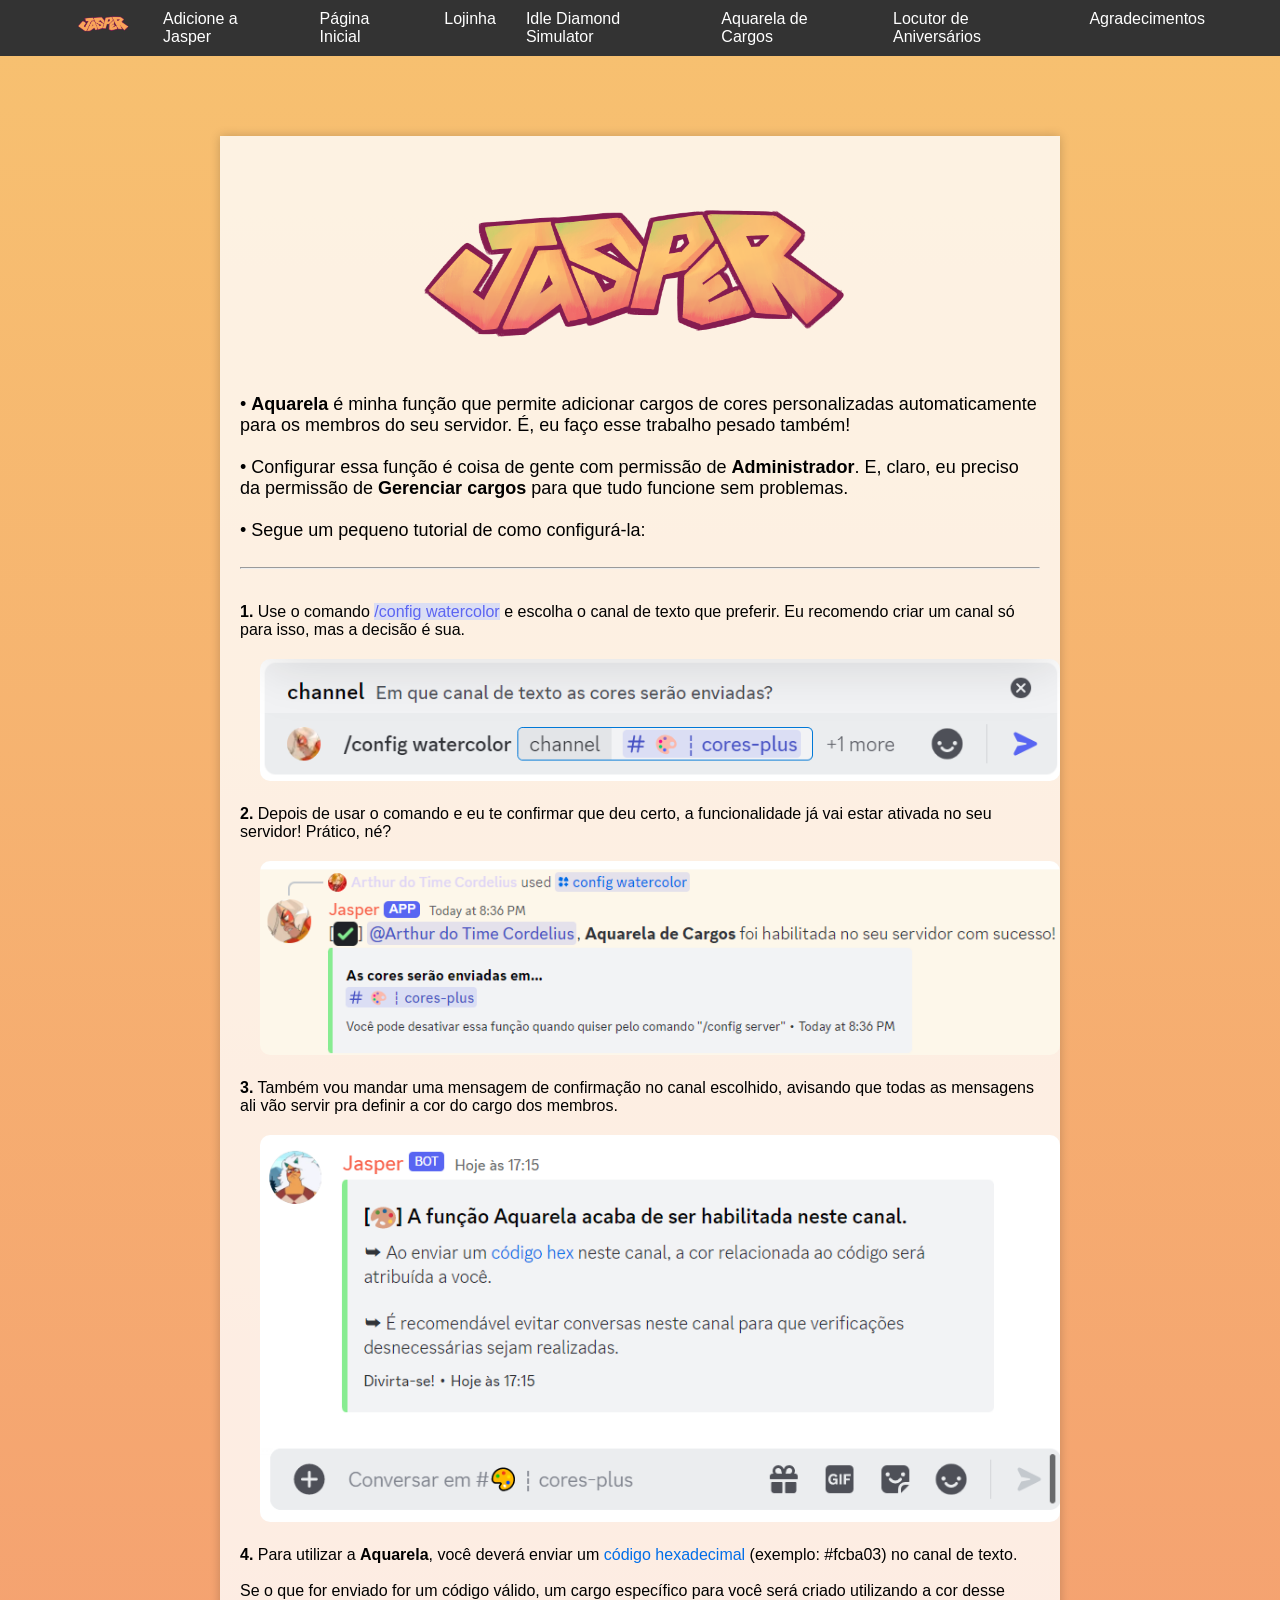
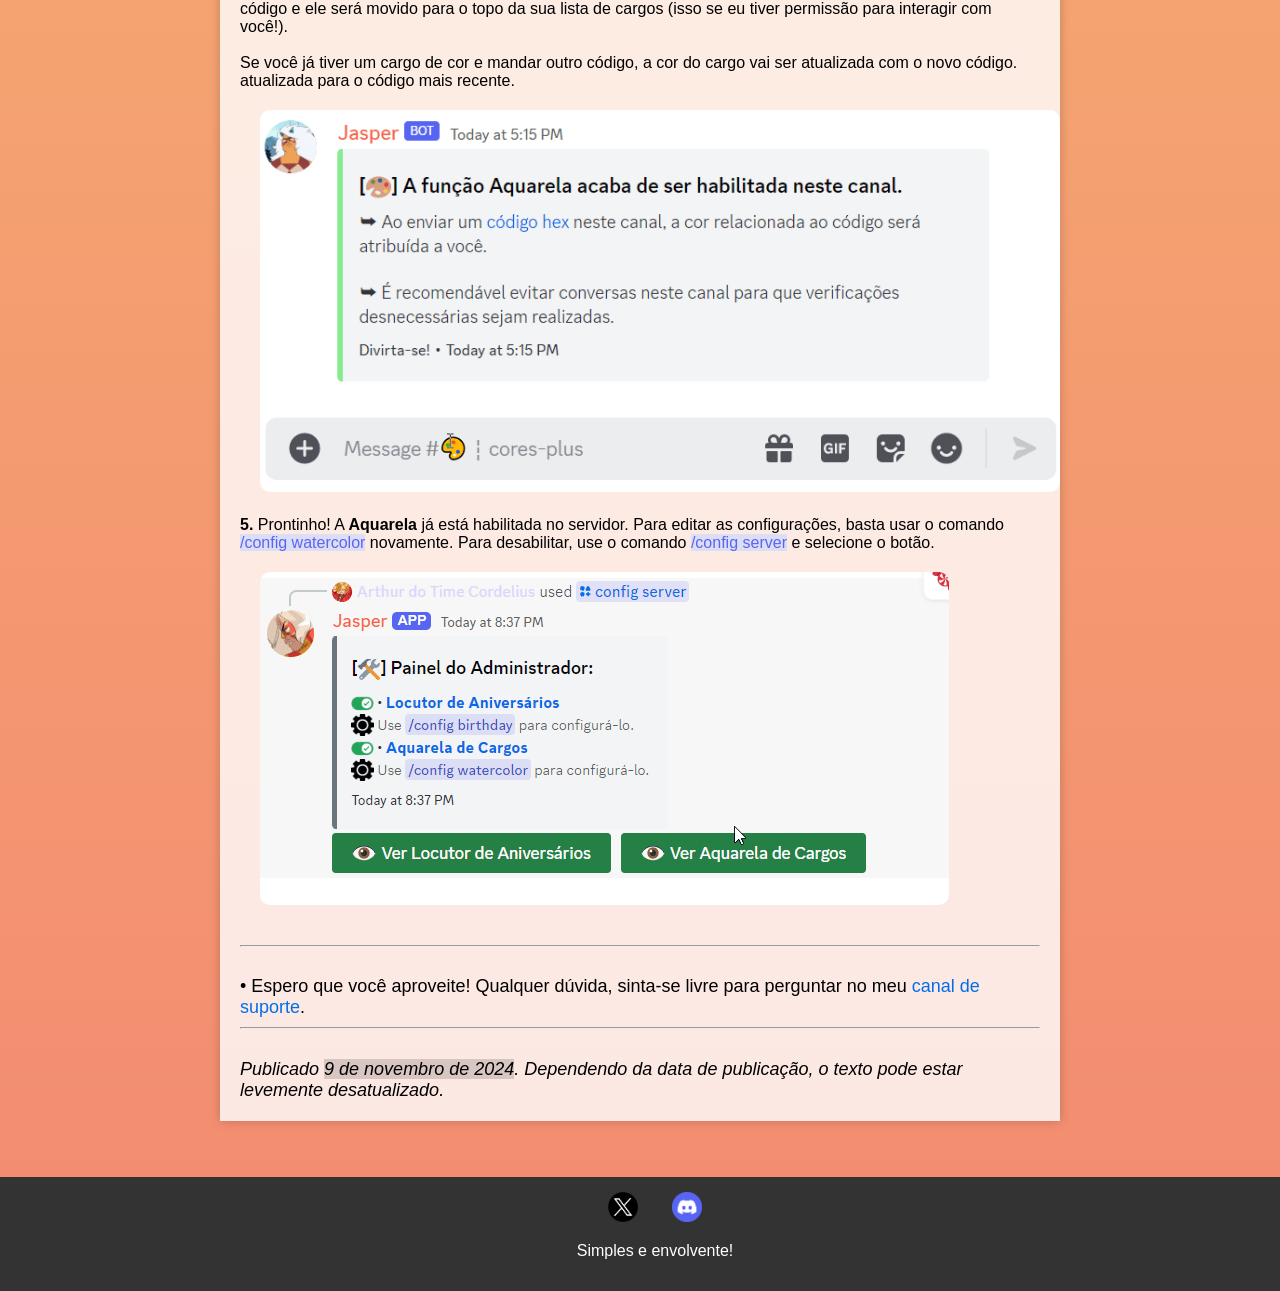
==== commit d31a9842: "Update 11/11/24" ====
--- a/aquarela.html
+++ b/aquarela.html
@@ -82,7 +82,7 @@
                 href="https://discord.gg/VpsV5t4KWz">canal de suporte</a>.
             <hr>
             <br>
-            <i>Publicado dia <b>9 de novembro de 2024</b>. Dependendo da data de publicação, o texto pode estar
+            <i>Publicado <span class="timestamp">9 de novembro de 2024</span>. Dependendo da data de publicação, o texto pode estar
                 levemente desatualizado.</i>
         </div>
     </div>
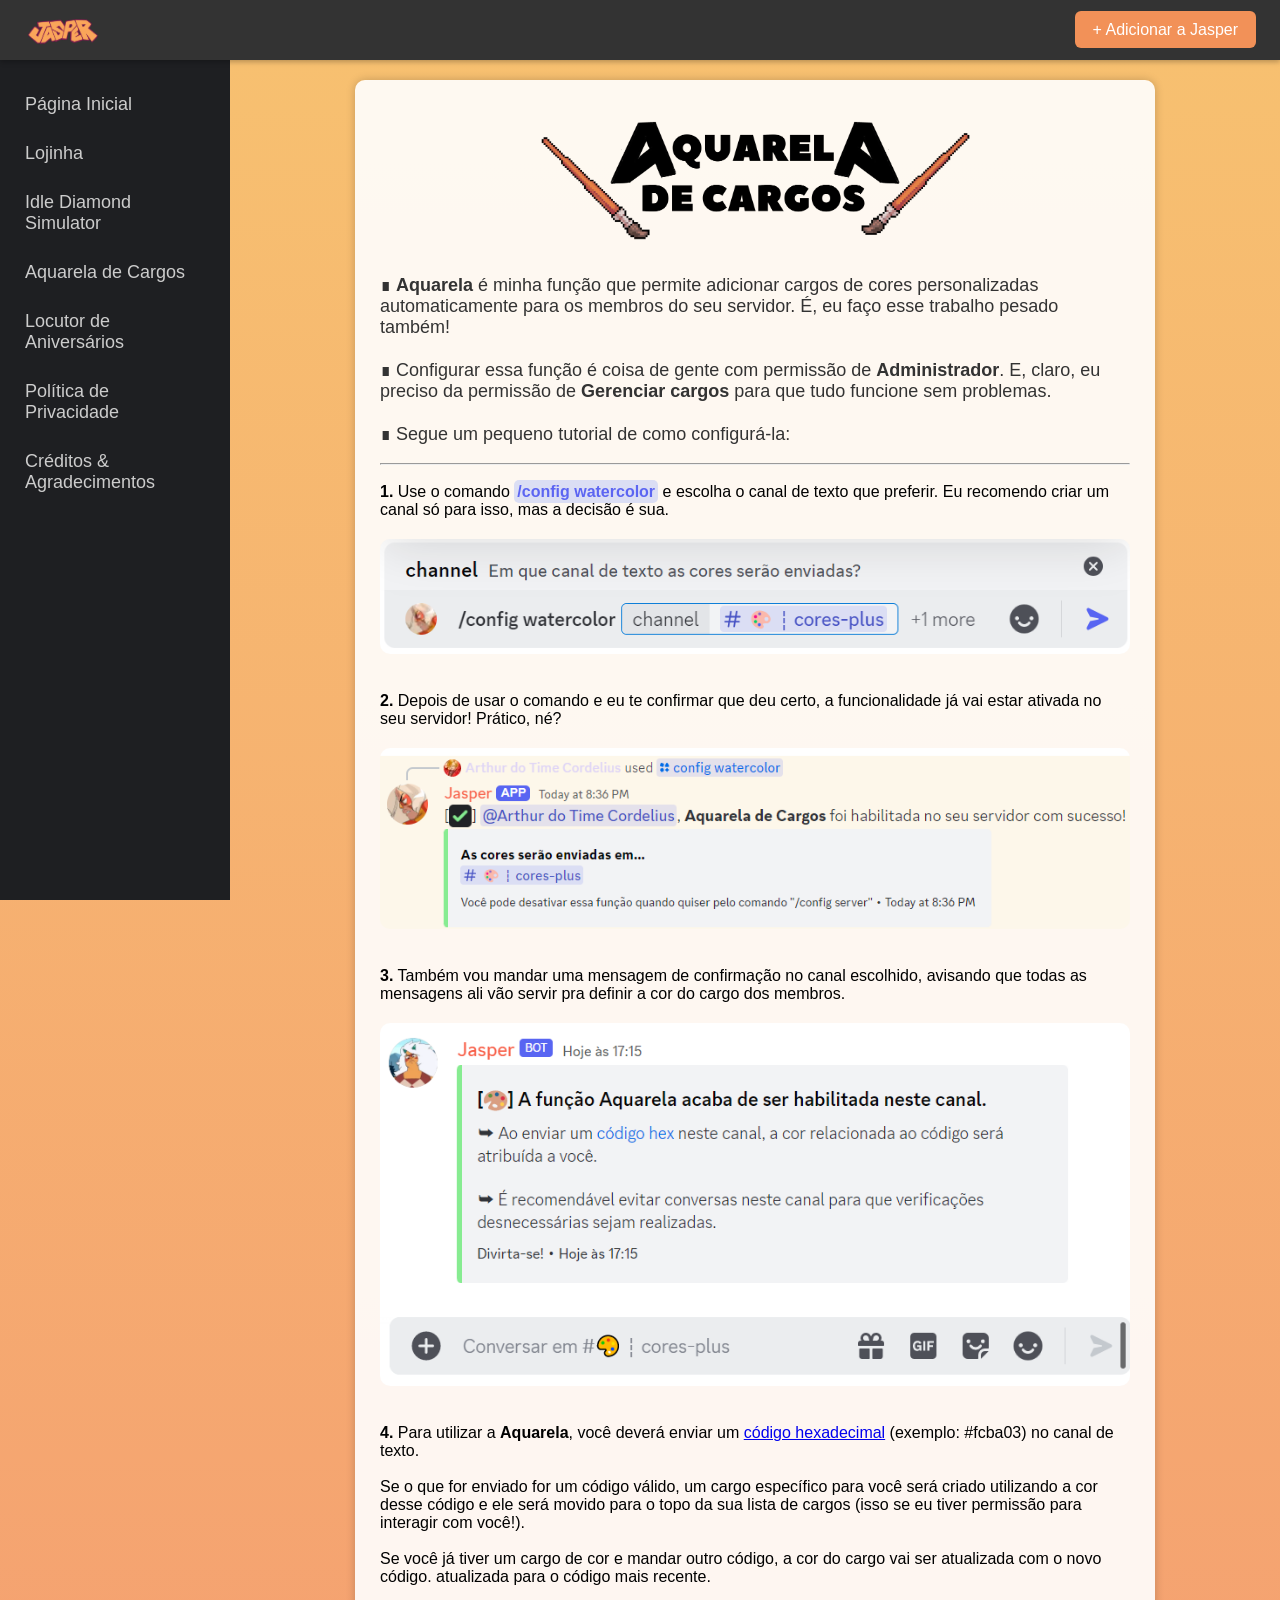
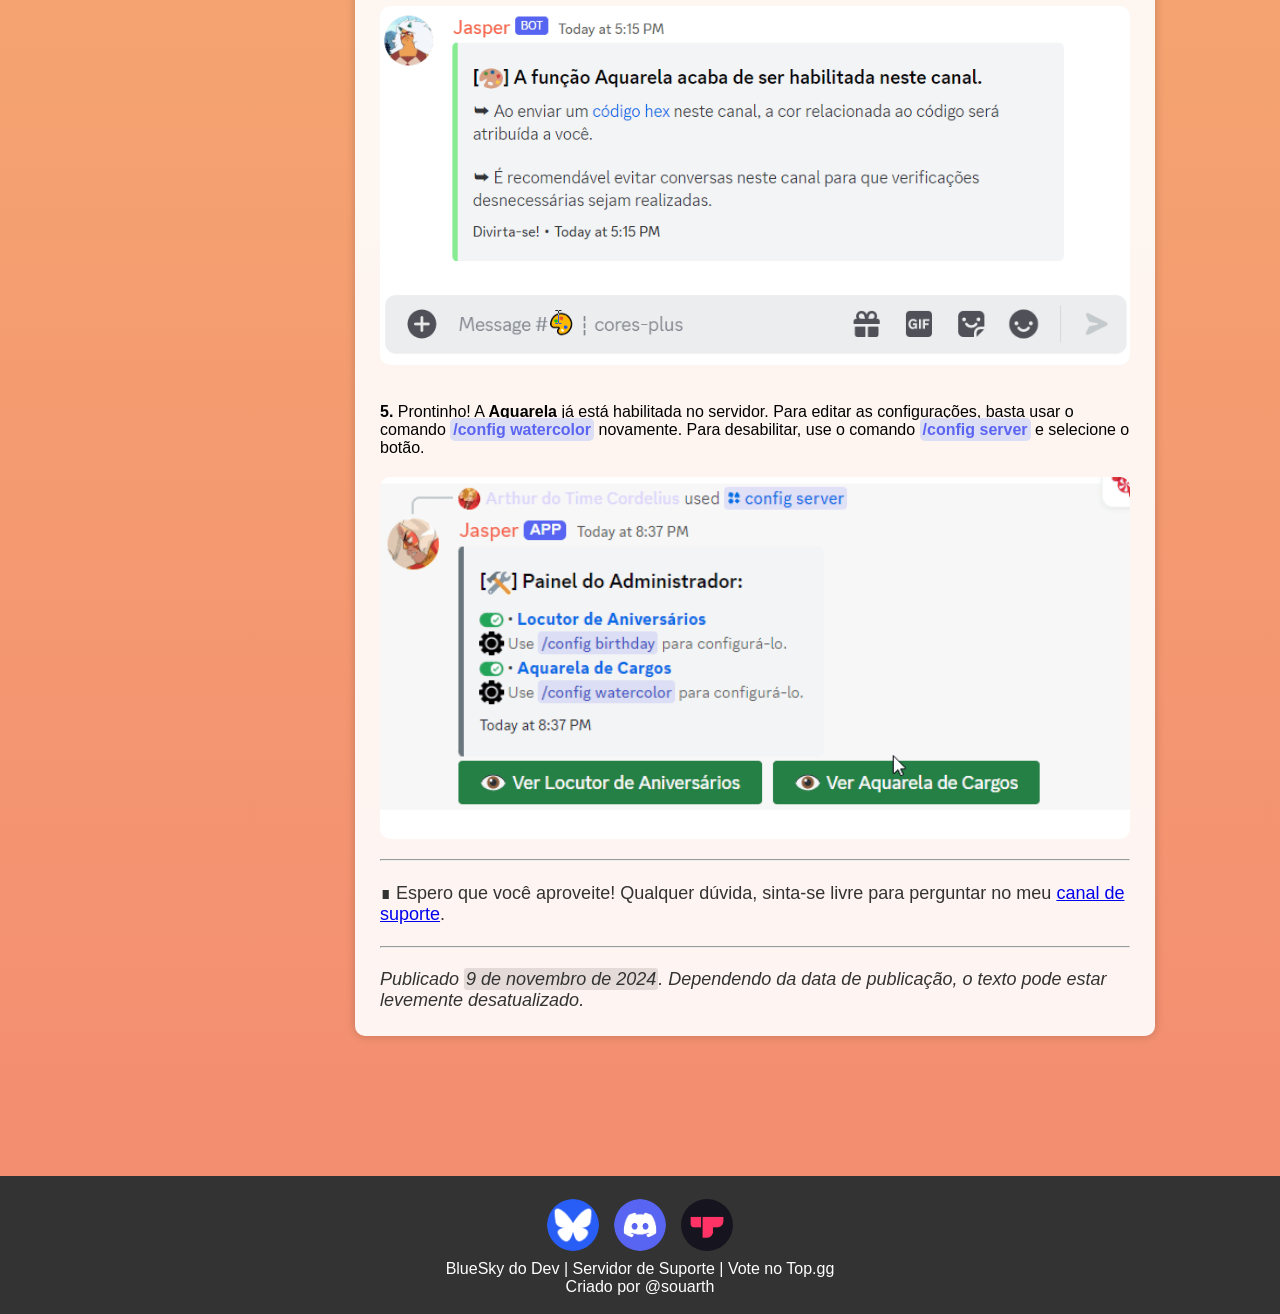
==== commit 104e52e4: "Update 18/10/25" ====
--- a/aquarela.html
+++ b/aquarela.html
@@ -6,7 +6,7 @@
     <meta name="viewport" content="width=device-width, initial-scale=1.0">
     <link rel="stylesheet" type="text/css" href="./public/css/index.css" media="screen" />
     <script src="./public/js/index.js"></script>
-    <link rel="icon" type="image/x-icon" href="./public/assets/images/jasper_icon.png">
+    <link rel="icon" type="image/x-icon" href="./public/assets/images/logo/jasper_icon.png">
 
     <title>Aquarela de Cargos • Jasper Bot Website</title>
 </head>
@@ -26,17 +26,17 @@
     <div id="header"></div>
 
     <div class="container">
-        <img src="./public/assets/images/logo_bold2.png" alt="Jasper Bold Logo" class="logo">
+        <img src="./public/assets/images/headers/aquarela.png" alt="Header Watercolor" class="logo">
 
         <div class="subtitle">
-            • <b>Aquarela</b> é minha função que permite adicionar cargos de cores personalizadas automaticamente para
+            ∎ <b>Aquarela</b> é minha função que permite adicionar cargos de cores personalizadas automaticamente para
             os membros do seu
             servidor. É, eu faço esse trabalho pesado também!
             <br><br>
-            • Configurar essa função é coisa de gente com permissão de <b>Administrador</b>. E, claro, eu preciso da
+            ∎ Configurar essa função é coisa de gente com permissão de <b>Administrador</b>. E, claro, eu preciso da
             permissão de <b>Gerenciar cargos</b> para que tudo funcione sem problemas.
             <br><br>
-            • Segue um pequeno tutorial de como configurá-la:
+            ∎ Segue um pequeno tutorial de como configurá-la:
         </div>
         <br>
         <hr>
@@ -45,17 +45,17 @@
             <b>1.</b> Use o comando <span class="command">/config watercolor</span> e escolha o canal de texto que
             preferir. Eu recomendo criar um canal só para isso, mas a decisão é sua.
             <br>
-            <img class="message" src="./public/assets/images/aquarela_1.png">
+            <img class="message" src="./public/assets/images/screenshots/aquarela_1.png">
             <br>
             <b>2.</b> Depois de usar o comando e eu te confirmar que deu certo, a funcionalidade já vai estar ativada no
             seu servidor! Prático, né?
             <br>
-            <img class="message" src="./public/assets/images/aquarela_2.png">
+            <img class="message" src="./public/assets/images/screenshots/aquarela_2.png">
             <br>
             <b>3.</b> Também vou mandar uma mensagem de confirmação no canal escolhido, avisando que todas as mensagens
             ali vão servir pra definir a cor do cargo dos membros.
             <br>
-            <img class="message" src="./public/assets/images/aquarela_3.png">
+            <img class="message" src="./public/assets/images/screenshots/aquarela_3.png">
             <br>
             <b>4.</b> Para utilizar a <b>Aquarela</b>, você deverá enviar um <a href="https://g.co/kgs/k8xMc1V">código
                 hexadecimal</a> (exemplo: #fcba03) no canal de texto.
@@ -67,27 +67,28 @@
             Se você já tiver um cargo de cor e mandar outro código, a cor do cargo vai ser atualizada com o novo código.
             atualizada para o código mais recente.
             <br>
-            <img class="message" src="./public/assets/images/aquarela_4.gif">
+            <img class="message" src="./public/assets/images/screenshots/aquarela_4.gif">
             <br>
             <b>5.</b> Prontinho! A <b>Aquarela</b> já está habilitada no servidor. Para editar as configurações, basta
             usar o comando <span class="command">/config watercolor</span> novamente. Para desabilitar, use o comando
             <span class="command">/config server</span> e selecione o botão.
             <br>
-            <img class="message" src="./public/assets/images/aquarela_5.gif">
+            <img class="message" src="./public/assets/images/screenshots/aquarela_5.gif">
         </p>
         <hr>
         <div class="subtitle">
             <br>
-            • Espero que você aproveite! Qualquer dúvida, sinta-se livre para perguntar no meu <a
+            ∎ Espero que você aproveite! Qualquer dúvida, sinta-se livre para perguntar no meu <a
                 href="https://discord.gg/VpsV5t4KWz">canal de suporte</a>.
+            <br><br>
             <hr>
             <br>
-            <i>Publicado <span class="timestamp">9 de novembro de 2024</span>. Dependendo da data de publicação, o texto pode estar
-                levemente desatualizado.</i>
+            <i>Publicado <span class="timestamp">9 de novembro de 2024</span>. Dependendo da data de publicação, o texto
+                pode estar levemente desatualizado.</i>
         </div>
     </div>
 
     <div id="footer" style="margin-top: 140px;"></div>
 </body>
 
-</html>
+</html>
--- a/public/css/index.css
+++ b/public/css/index.css
@@ -1,186 +1,137 @@
-/* Importação da fonte */
+/* ========= CONFIGURAÇÕES GERAIS ========= */
 @import url('https://fonts.cdnfonts.com/css/gg-sans-2');
 
-/* Estilo do corpo da página */
-body {
+* {
+    box-sizing: border-box;
     margin: 0;
     padding: 0;
+}
+
+body {
     font-family: 'gg sans Normal', sans-serif;
     background-image: linear-gradient(rgb(247, 193, 112), rgb(243, 139, 113));
-    background-position: center;
     background-repeat: repeat;
-    background-size: cover;
-    position: relative;
+    min-height: 100vh;
     display: flex;
     flex-direction: column;
-    min-height: 110vh;
-}
-
-/* Estilo de links no corpo */
-body a {
+}
+
+/* ========= HEADER ========= */
+.navbar {
+    position: fixed;
+    top: 0;
+    left: 0;
+    height: 60px;
+    width: 100%;
+    background-color: #333;
+    color: white;
+    display: flex;
+    justify-content: space-between;
+    align-items: center;
+    padding: 0 24px;
+    z-index: 1000;
+    box-shadow: 0 2px 5px rgba(0, 0, 0, 0.25);
+}
+
+.navbar-left {
+    display: flex;
+    align-items: center;
+    gap: 10px;
+}
+
+.navbar .logo {
+    width: 80px;
+    height: 42px;
+}
+
+.menu-icon {
+    display: none;
+    font-size: 26px;
+    cursor: pointer;
+    color: white;
+}
+
+/* ========= SIDEBAR ========= */
+.sidebar {
+    position: fixed;
+    top: 60px;
+    left: 0;
+    width: 230px;
+    height: calc(100% - 60px);
+    background-color: #1e1f22;
+    display: flex;
+    flex-direction: column;
+    padding-top: 20px;
+    transition: left 0.3s ease;
+    z-index: 900;
+}
+
+.sidebar a {
+    padding: 14px 25px;
+    font-size: 18px;
+    color: #ccc;
     text-decoration: none;
-    color: rgb(0, 110, 233);
-}
-
-/* Estilo do logo */
-.logo {
+    transition: 0.2s;
+}
+
+.sidebar a:hover {
+    background-color: #030303;
+    color: #fff;
+}
+
+/* ========= CONTEÚDO ========= */
+.container {
+    margin-left: 230px;
+    margin-top: 80px;
+    max-width: 800px;
+    background-color: rgba(255, 255, 255, 0.9);
+    padding: 25px;
+    border-radius: 10px;
+    box-shadow: 0 0 10px rgba(0, 0, 0, 0.2);
+    align-self: center;
+}
+
+.container .logo {
     display: block;
     margin: 0 auto 20px;
     width: 60%;
-    height: 60%;
-}
-
-/* Navbar fixa no topo */
-.navbar {
-    background-color: #333;
-    overflow: hidden;
-    position: fixed;
-    top: 0;
-    width: 100%;
-}
-
-.navbar a {
-    float: left;
-    display: block;
-    color: white;
-    text-align: center;
-    padding: 16px;
-    height: 5%;
-    text-decoration: none;
-}
-
-/* Estilo do logo da navbar */
-.navbar img {
-    width: 5%;
-    height: 5%;
-    padding: 0px 15px;
-    margin-top: 10px;
-    margin-bottom: 0;
-    float: left;
-}
-
-.navbar a:hover {
-    background-color: #ddd;
-    color: black;
-}
-
-/* Estilo da nova navbar */
-.navbar-menu {
-    display: none;
-    background-color: #333;
-    padding-inline: 60px;
-}
-
-.navbar-menu img {
-    width: 5%;
-    height: 5%;
-    padding: 0px 15px;
-    margin-top: 10px;
-    margin-bottom: 0;
-    float: left;
-}
-
-.navbar-menu a {
-    color: #fff;
-    padding: 10px 15px;
-    text-decoration: none;
-}
-
-.navbar-menu a:hover {
-    background-color: #575757;
-}
-
-/* Estilo do menu */
-.menu-icon {
-    font-size: 30px;
-    cursor: pointer;
-    padding: 10px;
-    display: none;
-    position: fixed;
-    top: 10px;
-    left: 10px;
-    z-index: 1000;
-}
-
-.menu {
-    position: fixed;
-    top: 0;
-    left: -250px;
-    width: 250px;
-    height: 100%;
+}
+
+.subtitle {
+    font-size: large;
     color: #333;
-    background-color: #333;
-    overflow: hidden;
-    transition: 0.3s;
-    padding-top: 60px;
-}
-
-.menu a {
-    padding: 10px 15px;
-    text-decoration: none;
-    font-size: 25px;
-    color: #818181;
-    display: block;
-    transition: 0.3s;
-}
-
-.menu a:hover {
-    color: #f1f1f1;
-}
-
-.menu.open {
-    left: 0;
-}
-
-.menu-icon.open {
-    left: 260px;
-    /* Posição quando o menu está aberto */
-}
-
-@media (max-width: 768px) {
-    .menu-icon {
-        display: inline-block;
-        /* Exibe o hambúrguer */
-    }
-
-    .navbar-menu {
-        display: none;
-        /* Esconde a navbar de desktop */
-    }
-}
-
-@media (min-width: 769px) {
-    .menu {
-        display: none;
-        /* Esconde o hambúrguer */
-    }
-
-    .navbar-menu {
-        display: flex;
-        /* Exibe a navbar de desktop */
-    }
-}
-
-/* Container principal */
-.container {
-    max-width: 800px;
-    margin: 30px auto;
-    margin-top: 80px;
-    padding: 20px;
-    background-color: rgba(255, 255, 255, 0.8);
-    box-shadow: 0 0 10px rgba(0, 0, 0, 0.2);
-    flex: 1;
-}
-
-.container img {
-    text-align: center;
-}
-
-/* Estilo dos comandos */
+}
+
+/* ========= TABELA DE COMANDOS ========= */
+.command-table {
+    border-collapse: collapse;
+    width: 100%;
+    margin-top: 20px;
+}
+
+.command-table tr {
+    border-bottom: 1px solid #dbdef4;
+}
+
+.command-table th,
+.command-table td {
+    padding: 12px;
+    text-align: left;
+}
+
 .command {
     color: #5c65f2;
     background-color: #dbdef4;
-    border-radius: 5;
+    padding: 3px 8px;
+    border-radius: 5px;
+    font-weight: bold;
+}
+
+.command {
+    color: #5c65f2;
+    background-color: #dbdef4;
+    padding: 3px;
+    border-radius: 5px;
     margin: auto;
 }
 
@@ -189,207 +140,175 @@
     background-color: #5865f2;
 }
 
-/* Estilos diversos */
-.injector {
-    color: #e12a5c;
-}
-
-.warp {
-    color: #526191;
-}
-
-.building {
-    color: #8fbba2;
-}
-
-/* Emojis */
+/* ========= BOTÕES ========= */
+
+.button-container {
+    margin-top: 10px;
+    text-align: center;
+    display: flex;
+    justify-content: center;
+    flex-wrap: wrap;
+    gap: 10px;
+    margin-bottom: 1.5rem;
+}
+
+.button {
+    background-color: #f29158;
+    color: white;
+    padding: 10px 18px;
+    border-radius: 6px;
+    text-decoration: none;
+    transition: 0.2s;
+    border: 0px;
+}
+
+.button:hover {
+    background-color: #c46a47;
+}
+
+.button:disabled {
+    background-color: #f3ad85;
+    opacity: 0.6;
+    cursor: not-allowed;
+}
+
+/* ========= ORDENAR ========= */
+
+.sort-container {
+    text-align: center;
+    margin-bottom: 1rem;
+}
+
+#sort {
+    background-color: #222;
+    color: #fff;
+    border: 1px solid #444;
+    padding: 8px 12px;
+    border-radius: 6px;
+}
+
+/* ========= ITENS ========= */
+.item-container {
+    display: grid;
+    grid-template-columns: repeat(auto-fill, minmax(220px, 1fr));
+    gap: 18px;
+    justify-items: center;
+    margin-top: 1rem;
+}
+
+.item {
+    background-color: #1d1d1d;
+    border: 1px solid #2a2a2a;
+    border-radius: 12px;
+    padding: 14px;
+    width: 100%;
+    max-width: 260px;
+    text-align: center;
+    color: #eee;
+    box-shadow: 0 2px 8px rgba(0, 0, 0, 0.4);
+    transition: all 0.2s ease-in-out;
+    cursor: pointer;
+}
+
+.item:hover {
+    transform: translateY(-4px);
+    box-shadow: 0 6px 12px rgba(0, 0, 0, 0.5);
+    border-color: #883232;
+}
+
+.item p {
+    margin: 6px 0;
+    font-size: 0.95rem;
+    line-height: 1.4;
+}
+
+.item b {
+    color: #ff7a7a;
+}
+
+.item i {
+    color: #aaa;
+    font-size: 0.9rem;
+}
+
+.item img {
+    max-width: 100%;
+    border-radius: 10px;
+    margin-top: 6px;
+}
+
+.emoji {
+    width: 20px;
+    vertical-align: middle;
+    margin-left: 4px;
+}
+
+@media (max-width: 600px) {
+    .item-container {
+        grid-template-columns: 1fr 1fr;
+        gap: 10px;
+    }
+
+    .item {
+        padding: 10px;
+        font-size: 0.9rem;
+    }
+}
+
+/* ========= OUTROS ========= */
 .emoji {
     width: 20px;
     height: 20px;
     margin-right: 5px;
 }
 
-/* Mensagens */
 .message {
-    align-self: center;
-    border-radius: 30px;
-    padding: 20px;
-    max-width: 100%;
-}
-
-/* Subtítulo */
-.subtitle {
-    font-size: large;
-}
-
-/* Container de itens com animação */
-.item-container {
-    display: flex;
-    flex-wrap: wrap;
-    justify-content: center;
-    margin-bottom: 150px;
-    animation: fadein 0.5s;
-}
-
-/* Animação de fadein */
-@keyframes fadein {
-    from {
-        opacity: 0;
-    }
-
-    to {
-        opacity: 1;
-    }
-}
-
-/* Suporte para outros navegadores */
-@-moz-keyframes fadein {
-    from {
-        opacity: 0;
-    }
-
-    to {
-        opacity: 1;
-    }
-}
-
-@-webkit-keyframes fadein {
-    from {
-        opacity: 0;
-    }
-
-    to {
-        opacity: 1;
-    }
-}
-
-@-ms-keyframes fadein {
-    from {
-        opacity: 0;
-    }
-
-    to {
-        opacity: 1;
-    }
-}
-
-@-o-keyframes fadein {
-    from {
-        opacity: 0;
-    }
-
-    to {
-        opacity: 1;
-    }
-}
-
-/* Estilo de itens */
-.item {
-    flex: 0 0 calc(30% - 20px);
-    margin: 10px;
-    padding: 10px;
-    border: 1px solid #ddd;
-    background-color: rgba(255, 255, 255, 0.8);
-    box-shadow: 0 0 10px rgba(0, 0, 0, 0.2);
-}
-
-.item:hover {
-    background-color: rgba(230, 230, 230, 0.8);
-}
-
-/* Rodapé */
+    border-radius: 10px;
+    display: block;
+    margin: 20px auto;
+    width: 100%;
+}
+
+.timestamp {
+    background-color: rgba(0, 0, 0, 0.1);
+    padding: 1px 2px;
+    border-radius: 3px;
+}
+
+/* ========= FOOTER ========= */
 .footer {
     background-color: #333;
     color: white;
-    padding: 15px;
+    padding: 18px;
     text-align: center;
     width: 100%;
-    position: absolute;
-    bottom: 0;
-}
-
-.footer a {
-    color: white;
-}
-
-/* Ícones sociais */
+    margin-top: auto;
+}
+
 .social {
-    width: 30px;
-    height: 30px;
-    padding: 0px 15px;
-}
-
-/* Container de botões */
-.button-container {
-    margin-top: 10px;
-    text-align: center;
-}
-
-/* Botões */
-.button {
-    margin: 10px;
-    padding: 12px;
-    border: 1px solid #ddd;
-    border-radius: 5px;
-    background-color: #5865f2;
-    color: white;
-    text-align: center;
-}
-
-.button:hover {
-    background-color: #4752c4;
-    cursor: pointer;
-}
-
-/* Timestamp */
-.timestamp {
-    background-color: rgba(0, 0, 0, 0.15);
-}
-
-/* Tabela de comandos */
-.command-table {
-    border-collapse: collapse;
-    width: 100%;
-    margin-top: 20px;
-    text-align: left;
-    padding: 10px;
-}
-
-.command-table tr {
-    border-bottom: 1px solid #dbdef4;
-    text-align: left;
-}
-
-.command-table tr:last-child {
-    border-bottom: none;
-}
-
-.command-table td {
-    padding: 15px;
-}
-
-/* Container de ordenação */
-.sort-container {
-    margin-top: 10px;
-    text-align: center;
-}
-
-.sort-container label {
-    margin-right: 10px;
-    font-weight: bold;
-}
-
-.sort-container select {
+    width: 5%;
+    height: 5%;
     padding: 5px;
-    padding-right: 21%;
-    margin: 10px;
-    border-radius: 2px;
-    color: #949ba4;
-    border: 1px solid #ddd;
-    background-color: #1e1f22;
-    cursor: pointer;
-    font-size: large;
-}
-
-/* Responsividade */
-@media (max-width: 768px) {}+    border-radius: 100%;
+}
+
+/* ========= MOBILE ========= */
+@media (max-width: 900px) {
+    .menu-icon {
+        display: block;
+    }
+
+    .sidebar {
+        left: -230px;
+    }
+
+    .sidebar.open {
+        left: 0;
+    }
+
+    .container {
+        margin-left: 0;
+        margin-top: 90px;
+        padding: 20px;
+    }
+}
